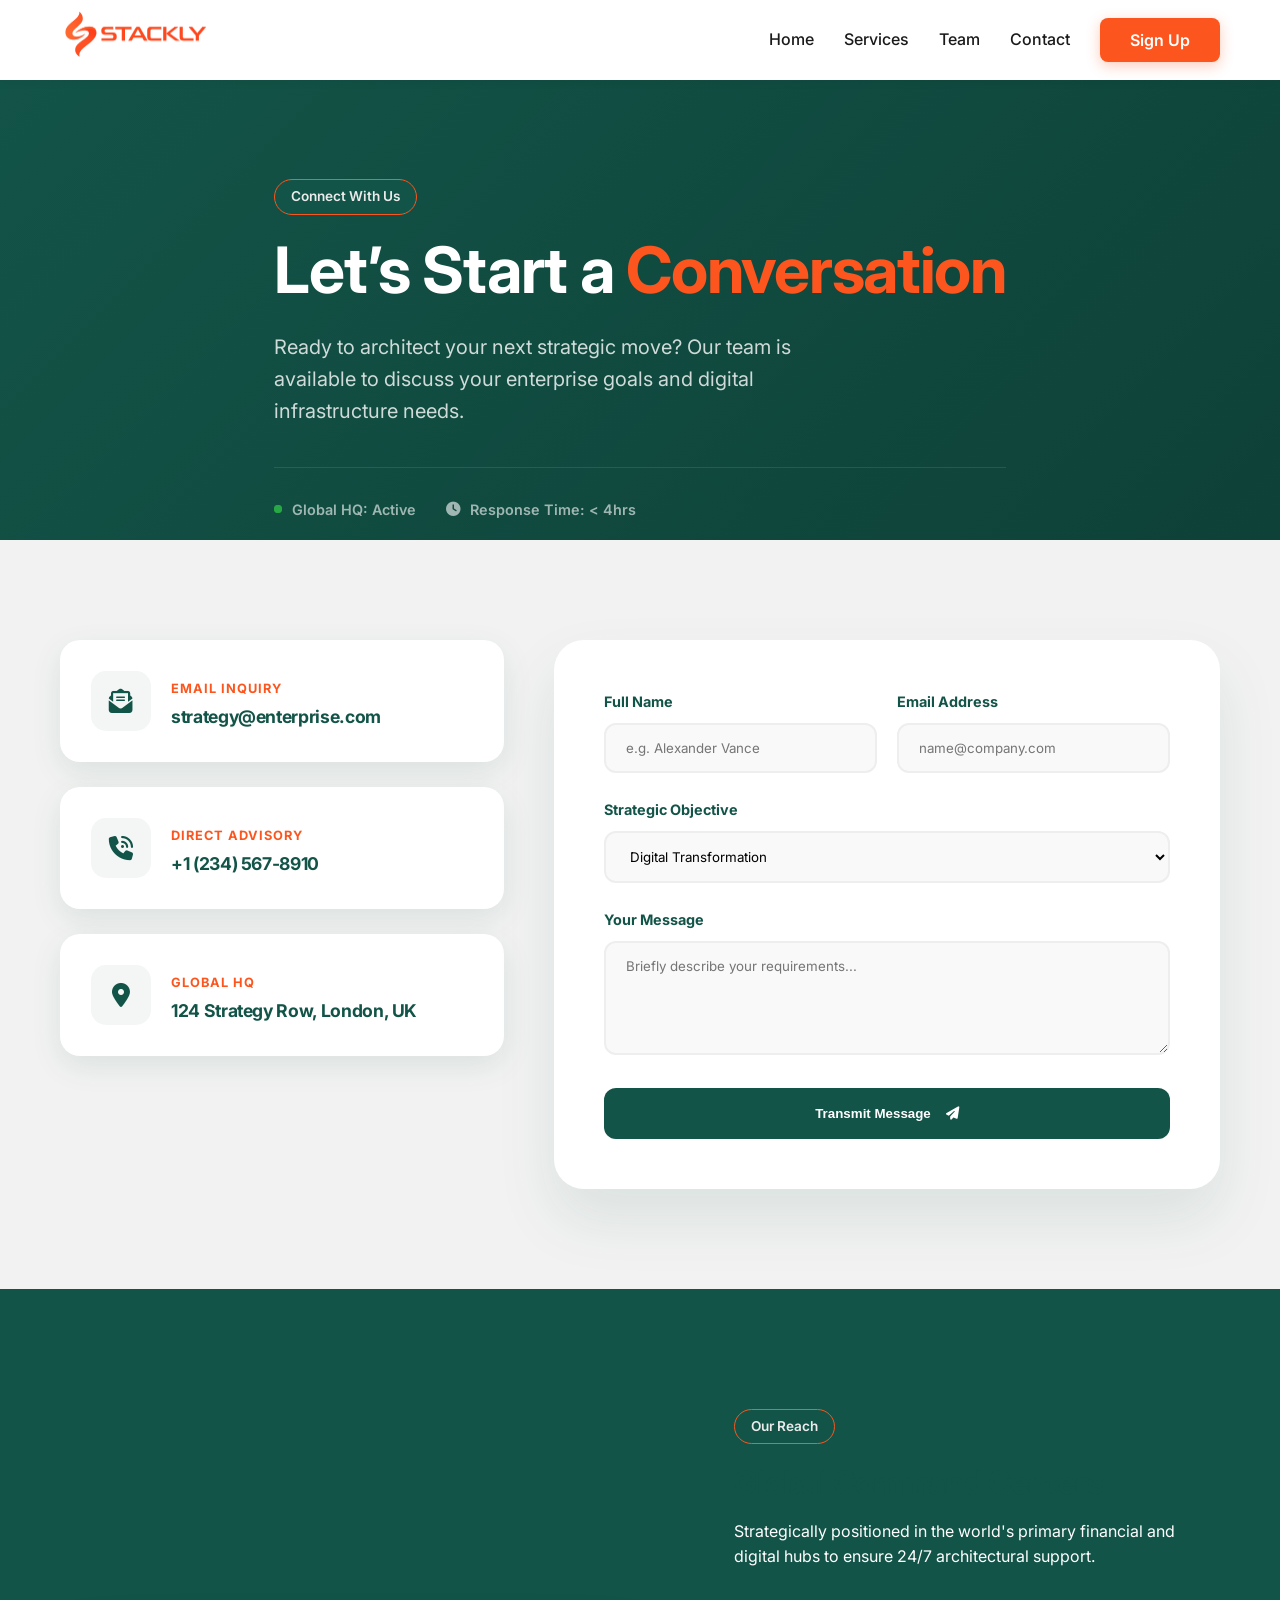
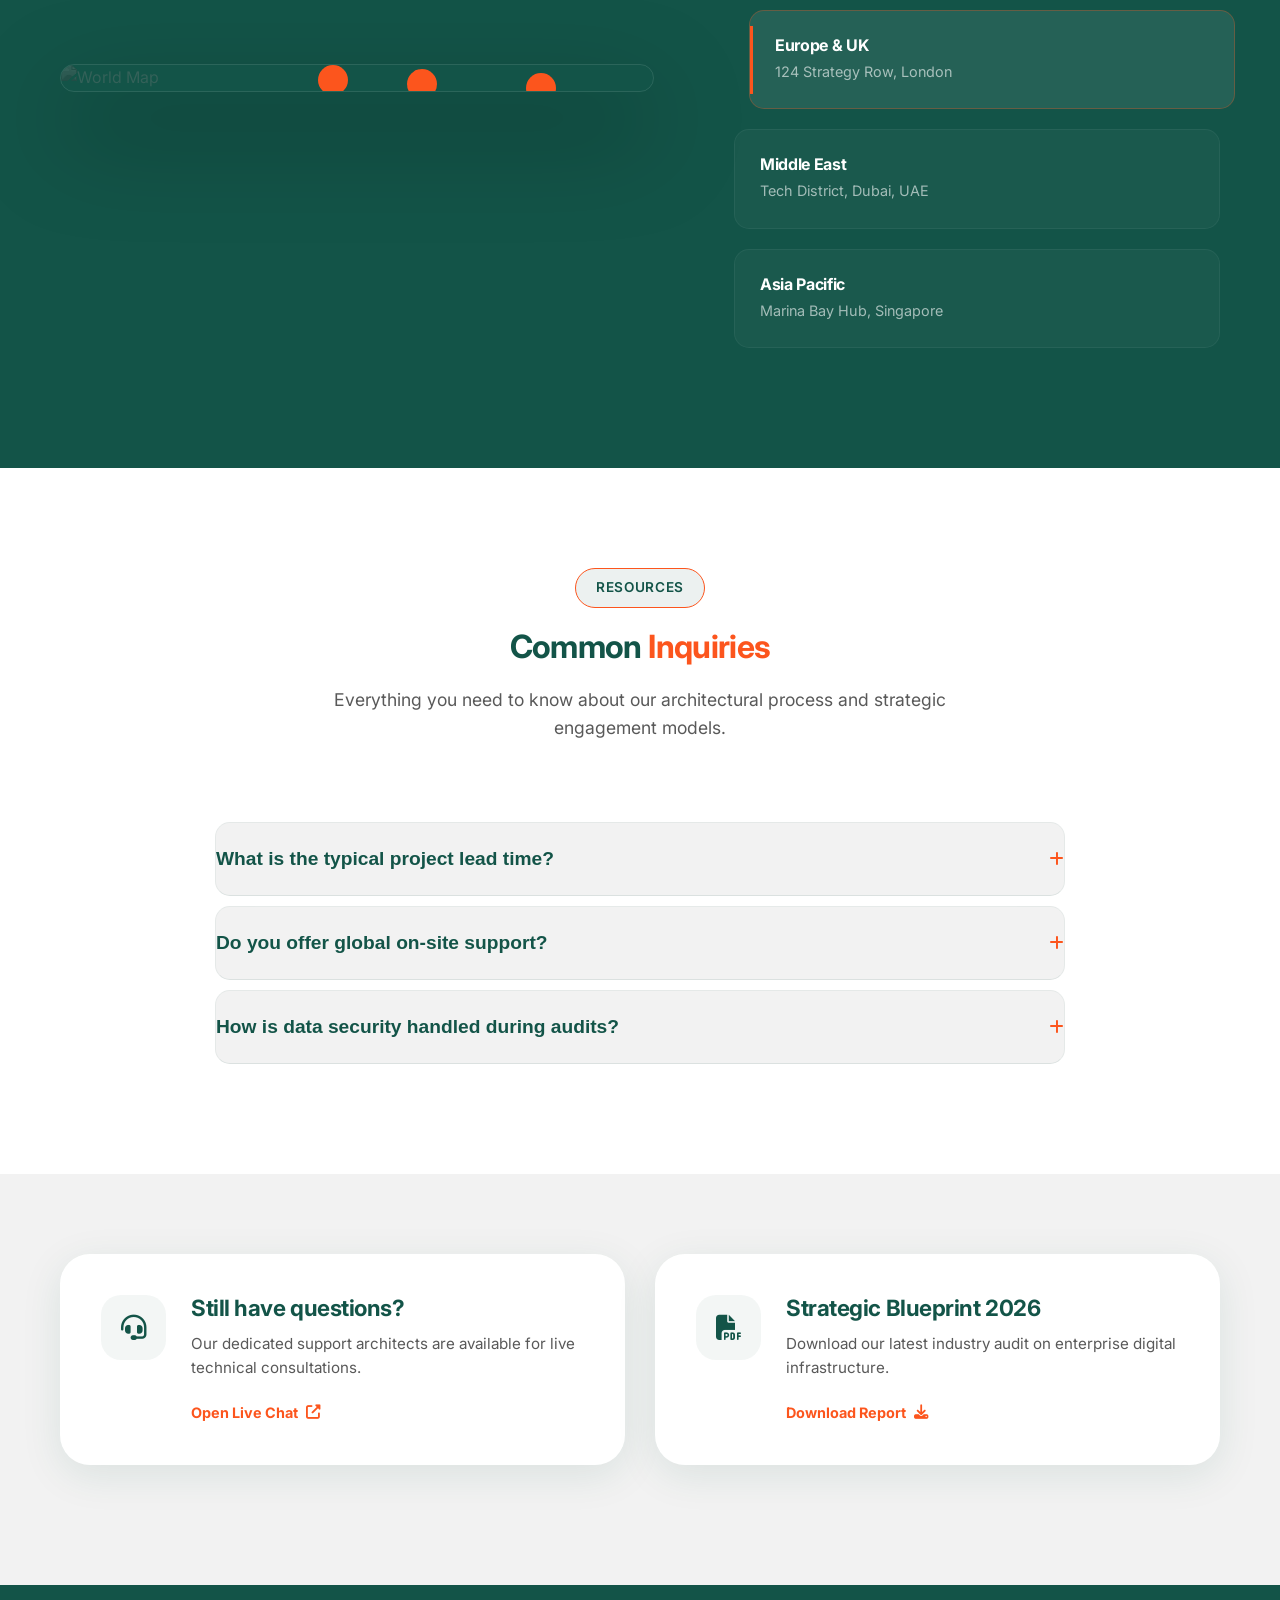
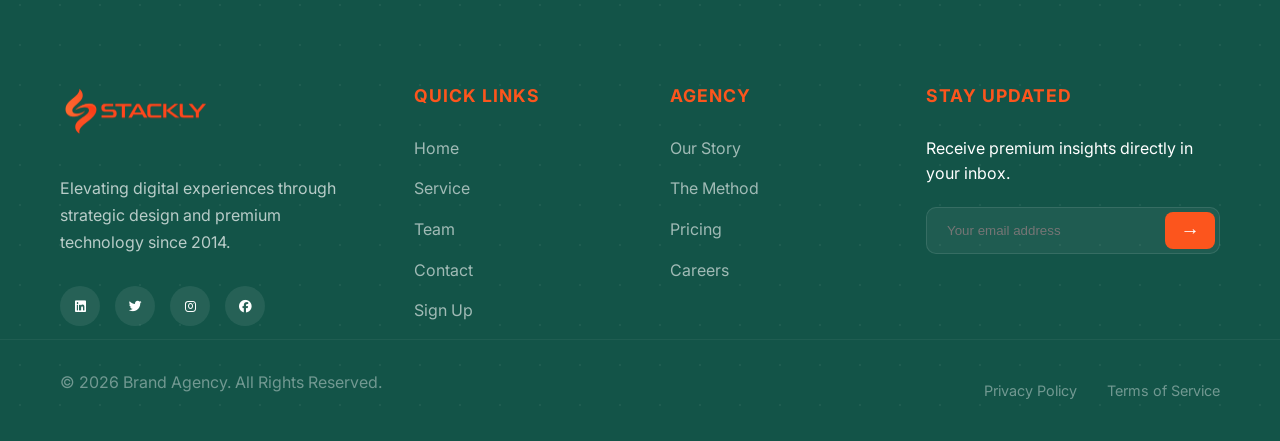
==== contact.html @ 3d63854e "Add files via upload" ====
<!DOCTYPE html>
<html lang="en">
<head>
    <meta charset="UTF-8">
    <meta name="viewport" content="width=device-width, initial-scale=1.0">
    <title>Business</title>
    <link rel="icon" href="./assets/bg remove.webp">

    <link rel="stylesheet" href="style.css">
    <link rel="stylesheet" href="contact.css">
    <link rel="stylesheet" href="./root.css">

    <link href="https://fonts.googleapis.com/icon?family=Material+Icons" rel="stylesheet">
    <link rel="stylesheet" href="https://cdnjs.cloudflare.com/ajax/libs/font-awesome/6.5.1/css/all.min.css">

    <link href="https://unpkg.com/aos@2.3.4/dist/aos.css" rel="stylesheet">
</head>
<body>

    <header class="header">
        <div class="container nav-container">
            <a href="contact.html" class="logo">
                <img src="./assets/orange.webp" alt="logo" width="150px">
            </a>

            <ul class="nav-links">
                <li><a href="index.html">Home</a></li>
                <li><a href="service.html">Services</a></li>
                <li><a href="team.html">Team</a></li>
                <li><a href="contact.html">Contact</a></li>
                <li><a href="auth.html" class="btn btn-primary">Sign Up</a></li>
            </ul>

            <div class="hamburger" id="hamburger">
                <span></span>
                <span></span>
                <span></span>
            </div>
        </div>

        <div class="mobile-nav" id="mobileNav">
            <div class="close-btn" id="closeBtn">&times;</div>
            <ul class="mobile-links">
                <li><a href="index.html">Home</a></li>
                <li><a href="service.html">Services</a></li>
                <li><a href="team.html">Team</a></li>
                <li><a href="contact.html">Contact</a></li>
                <li><a href="auth.html" class="btn btn-primary">Sign Up</a></li>
            </ul>
        </div>
    </header>

<main>


<section class="contact-hero">
    <div class="ch-image-layer"></div>
    
    <div class="ch-overlay-layer"></div>

    <div class="container ch-container">
        <div class="ch-content">
            <span class="badge badge-invert">Connect With Us</span>
            <h1>Let’s Start a <span>Conversation</span></h1>
            <p>Ready to architect your next strategic move? Our team is available to discuss your enterprise goals and digital infrastructure needs.</p>
            
            <div class="ch-status-row">
                <div class="status-item">
                    <div class="status-pulse"></div>
                    <span>Global HQ: Active</span>
                </div>
                <div class="status-item">
                    <i class="fas fa-clock"></i>
                    <span>Response Time: < 4hrs</span>
                </div>
            </div>
        </div>
    </div>
</section>







<section class="contact-interface">
    <div class="container">
        <div class="interface-grid">
            
            <div class="connectivity-info">
                <div class="info-card" data-aos="fade-up">
                    <div class="info-icon"><i class="fas fa-envelope-open-text"></i></div>
                    <div class="info-text">
                        <span>Email Inquiry</span>
                        <h4>strategy@enterprise.com</h4>
                    </div>
                </div>

                <div class="info-card" data-aos="fade-up" data-aos-delay="100">
                    <div class="info-icon"><i class="fas fa-phone-volume"></i></div>
                    <div class="info-text">
                        <span>Direct Advisory</span>
                        <h4>+1 (234) 567-8910</h4>
                    </div>
                </div>

                <div class="info-card" data-aos="fade-up" data-aos-delay="200">
                    <div class="info-icon"><i class="fas fa-map-marker-alt"></i></div>
                    <div class="info-text">
                        <span>Global HQ</span>
                        <h4>124 Strategy Row, London, UK</h4>
                    </div>
                </div>
            </div>

            <div class="form-wrapper" data-aos="fade-left">
                <form class="premium-form">
                    <div class="form-row">
                        <div class="form-group">
                            <label>Full Name</label>
                            <input type="text" placeholder="e.g. Alexander Vance" required>
                        </div>
                        <div class="form-group">
                            <label>Email Address</label>
                            <input type="email" placeholder="name@company.com" required>
                        </div>
                    </div>
                    
                    <div class="form-group">
                        <label>Strategic Objective</label>
                        <select>
                            <option>Digital Transformation</option>
                            <option>Infrastructure Scaling</option>
                            <option>Risk Mitigation</option>
                            <option>General Inquiry</option>
                        </select>
                    </div>

                    <div class="form-group">
                        <label>Your Message</label>
                        <textarea rows="5" placeholder="Briefly describe your requirements..."></textarea>
                    </div>

                    <button type="submit" class="form-submit-btn">
                        <span>Transmit Message</span>
                        <i class="fas fa-paper-plane"></i>
                    </button>
                </form>
            </div>

        </div>
    </div>
</section>







<section class="global-locations">
    <div class="neural-bg"></div>

    <div class="container">
        <div class="locations-wrapper">
            
            <div class="map-visual" data-aos="zoom-in">
                <div class="map-container">
                    <img src="https://images.unsplash.com/photo-1526770141917-06df774c8330?auto=format&fit=crop&q=80" alt="World Map">
                    
                    <div class="map-marker london" data-label="London"></div>
                    <div class="map-marker dubai" data-label="Dubai"></div>
                    <div class="map-marker singapore" data-label="Singapore"></div>
                </div>
            </div>

            <div class="locations-info" data-aos="fade-left">
                <span class="badge badge-invert">Our Reach</span>
                <h2>Global <span>Command Centers</span></h2>
                <p>Strategically positioned in the world's primary financial and digital hubs to ensure 24/7 architectural support.</p>
                
                <div class="location-cards">
                    <div class="loc-card active">
                        <div class="loc-line"></div>
                        <h4>Europe & UK</h4>
                        <p>124 Strategy Row, London</p>
                    </div>
                    <div class="loc-card">
                        <div class="loc-line"></div>
                        <h4>Middle East</h4>
                        <p>Tech District, Dubai, UAE</p>
                    </div>
                    <div class="loc-card">
                        <div class="loc-line"></div>
                        <h4>Asia Pacific</h4>
                        <p>Marina Bay Hub, Singapore</p>
                    </div>
                </div>
            </div>

        </div>
    </div>
</section>







<section class="contact-faq">
    <div class="container">
        <div class="section-header">
            <span class="badge">Resources</span>
            <h2>Common <span>Inquiries</span></h2>
            <p>Everything you need to know about our architectural process and strategic engagement models.</p>
        </div>

        <div class="faq-accordion-group">
            <div class="faq-item">
                <button class="faq-question">
                    <span>What is the typical project lead time?</span>
                    <i class="fas fa-plus"></i>
                </button>
                <div class="faq-answer">
                    <p>Standard architectural audits typically require 2-4 weeks, while full enterprise transformations scale depending on the infrastructure complexity, usually ranging from 3-6 months.</p>
                </div>
            </div>

            <div class="faq-item">
                <button class="faq-question">
                    <span>Do you offer global on-site support?</span>
                    <i class="fas fa-plus"></i>
                </button>
                <div class="faq-answer">
                    <p>Yes. While we are a digital-first agency, our lead architects travel globally for high-stakes infrastructure deployments and strategic leadership workshops.</p>
                </div>
            </div>

            <div class="faq-item">
                <button class="faq-question">
                    <span>How is data security handled during audits?</span>
                    <i class="fas fa-plus"></i>
                </button>
                <div class="faq-answer">
                    <p>We utilize end-to-end encrypted communication protocols and non-disclosure architectures that ensure your enterprise data remains localized and secure throughout our partnership.</p>
                </div>
            </div>
        </div>
    </div>
</section>








<section class="final-bridge">
    <div class="container">
        <div class="bridge-grid">
            
            <div class="bridge-card" data-aos="fade-right">
                <div class="bridge-icon"><i class="fas fa-headset"></i></div>
                <div class="bridge-info">
                    <h3>Still have questions?</h3>
                    <p>Our dedicated support architects are available for live technical consultations.</p>
                    <a href="#" class="bridge-link">Open Live Chat <i class="fas fa-external-link-alt"></i></a>
                </div>
            </div>

            <div class="bridge-card" data-aos="fade-left">
                <div class="bridge-icon"><i class="fas fa-file-pdf"></i></div>
                <div class="bridge-info">
                    <h3>Strategic Blueprint 2026</h3>
                    <p>Download our latest industry audit on enterprise digital infrastructure.</p>
                    <a href="#" class="bridge-link">Download Report <i class="fas fa-download"></i></a>
                </div>
            </div>

        </div>
    </div>
</section>


</main>

   <footer class="footer">
        <div class="footer-grid-bg"></div>

        <div class="container footer-grid">
            <div class="footer-col brand-col">
                <a href="contact.html" class="footer-logo">
                    <img src="./assets/orange.webp" alt="logo" width="150px">
                </a>
                <p>Elevating digital experiences through strategic design and premium technology since 2014.</p>
                <div class="social-links">
                    <a href="./404.html" aria-label="LinkedIn"><i class="fa-brands fa-linkedin"></i></a>
                    <a href="./404.html" aria-label="Twitter"><i class="fa-brands fa-twitter"></i></a>
                    <a href="./404.html" aria-label="Instagram"><i class="fa-brands fa-instagram"></i></a>
                    <a href="./404.html" aria-label="Instagram"><i class="fa-brands fa-facebook"></i></a>
                </div>
            </div>

            <div class="footer-col">
                <h4>Quick Links</h4>
                <ul class="footer-links">
                    <li><a href="index.html">Home</a></li>
                    <li><a href="service.html">Service</a></li>
                    <li><a href="team.html">Team</a></li>
                    <li><a href="contact.html">Contact</a></li>
                    <li><a href="auth.html">Sign Up</a></li>

                </ul>
            </div>

            <div class="footer-col">
                <h4>Agency</h4>
                <ul class="footer-links">
                    <li><a href="./404.html">Our Story</a></li>
                    <li><a href="./404.html">The Method</a></li>
                    <li><a href="./404.html">Pricing</a></li>
                    <li><a href="./404.html">Careers</a></li>
                </ul>
            </div>

            <div class="footer-col newsletter-col">
                <h4>Stay Updated</h4>
                <p>Receive premium insights directly in your inbox.</p>
                <form class="footer-form" action="./404.html" method="GET">
                    <input type="email" placeholder="Your email address" required>
                    <button type="submit" class="btn-send">&rarr;</button>
                </form>
            </div>
        </div>

        <div class="footer-bottom">
            <div class="container">
                <div class="bottom-flex">
                    <p>&copy; 2026 Brand Agency. All Rights Reserved.</p>
                    <div class="legal-links">
                        <a href="./404.html">Privacy Policy</a>
                        <a href="./404.html">Terms of Service</a>
                    </div>
                </div>
            </div>
        </div>
    </footer>






    <script src="script.js"></script>

    <script>

document.querySelectorAll('.faq-question').forEach(button => {
    button.addEventListener('click', () => {
        const item = button.parentElement;
        const answer = button.nextElementSibling;

        // Toggle Active Class
        item.classList.toggle('active');

        // Toggle Height
        if (item.classList.contains('active')) {
            answer.style.maxHeight = answer.scrollHeight + "px";
        } else {
            answer.style.maxHeight = 0;
        }
    });
});

    </script>

    <script src="https://unpkg.com/aos@2.3.4/dist/aos.js"></script>

    <script>
        AOS.init({
            duration: 900,
            easing: 'ease-in-out',
            once: true,
        });

        // data-aos="fade-up"
        // fade-up, fade-down, fade-left, fade-right, zoom-in,	slide-up, flip-left	

    </script>


    
</body>
</html>
---- style.css ----
.header {
     background-color: var(--white);
     height: 80px;
     display: flex;
     align-items: center;
     position: sticky;
     top: 0;
     z-index: 1000;
     box-shadow: 0 2px 10px rgba(0, 0, 0, 0.05);
 }

 .nav-container {
     display: flex;
     justify-content: space-between;
     align-items: center;
     width: 100%;
 }

 .logo {
     font-size: 1.5rem;
     font-weight: 700;
     color: var(--primary-color);
 }

 .logo span {
     color: var(--accent-color);
 }

 .nav-links {
     display: flex;
     align-items: center;
     gap: 30px;
 }

 .nav-links a:not(.btn) {
     color: var(--text-main);
     font-weight: 500;
 }

 .nav-links a:hover:not(.btn) {
     color: var(--accent-color);
 }

 .hamburger {
     display: none;
     flex-direction: column;
     gap: 5px;
     cursor: pointer;
 }

 .hamburger span {
     width: 28px;
     height: 3px;
     background-color: var(--primary-color);
     border-radius: 2px;
     transition: var(--transition);
 }

 .mobile-nav {
     position: fixed;
     top: 0;
     right: -100%;
     width: 80%;
     max-width: 400px;
     height: 100vh;
     background-color: var(--white);
     z-index: 2000;
     display: flex;
     flex-direction: column;
     padding: 100px 40px;
     transition: 0.4s ease-in-out;
     box-shadow: -10px 0 30px rgba(0, 0, 0, 0.1);
 }

 .mobile-nav.active {
     right: 0;
 }

 .close-btn {
     position: absolute;
     top: 25px;
     right: 30px;
     font-size: 40px;
     color: var(--text-main);
     cursor: pointer;
 }

 .mobile-links {
     display: flex;
     flex-direction: column;
     gap: 25px;
 }

 .mobile-links a {
     font-size: 1.2rem;
     font-weight: 600;
     color: var(--text-main);
 }

 .mobile-links .btn {
     color: var(--bg-surface);
 }

 @media (max-width: 768px) {
     .nav-links {
         display: none;
     }

     .hamburger {
         display: flex;
     }
 }








 .hero {
     position: relative;
     padding: 100px 0;
     min-height: 100vh;
     display: flex;
     align-items: center;
     background-color: var(--primary-color);
     overflow: hidden;
 }

 .hero-bg-slider {
     position: absolute;
     top: 0;
     left: 0;
     width: 100%;
     height: 100%;
     z-index: 0;
 }

 .bg-slide {
     position: absolute;
     top: 0;
     left: 0;
     width: 100%;
     height: 100%;
     background-size: cover;
     background-position: center;
     opacity: 0;
     transition: opacity 2s ease-in-out, transform 8s linear;
     transform: scale(1.1);
 }

 .bg-slide.active {
     opacity: 0.5;
     transform: scale(1);
 }

 #waveCanvas {
     position: absolute;
     top: 0;
     left: 0;
     width: 100%;
     height: 100%;
     z-index: 1;
     pointer-events: none;
     opacity: 0.6;
 }

 .wave-overlay {
     position: absolute;
     top: 0;
     left: 0;
     width: 100%;
     height: 100%;
     background: linear-gradient(to bottom,
             rgba(19, 84, 72, 0.5) 0%,
             rgba(242, 242, 242, 0.5) 100%);
     z-index: 2;
     pointer-events: none;
 }

 .hero-grid {
     position: relative;
     z-index: 5;
     display: grid;
     grid-template-columns: 1.2fr 1fr;
     gap: 50px;
     align-items: center;
 }

 .badge {
     display: inline-block;
     padding: 6px 16px;
     background-color: var(--primary-color);
     color: var(--bg-surface);
     border: 1px solid var(--accent-color);
     border-radius: 50px;
     font-size: 0.85rem;
     font-weight: 600;
     margin-bottom: 20px;
 }

 #hero-slider {
     position: relative;
     min-height: 300px;
     margin-bottom: 30px;
 }

 .slide {
     position: absolute;
     top: 0;
     left: 0;
     width: 100%;
     opacity: 0;
     visibility: hidden;
     transition: all 0.6s cubic-bezier(0.22, 1, 0.36, 1);
 }

 .slide.active {
     position: relative;
     opacity: 1;
     visibility: visible;
 }

 .slide h1,
 .slide p {
     transform: translateY(40px);
     filter: blur(12px);
     opacity: 0;
     transition: all 0.8s cubic-bezier(0.22, 1, 0.36, 1);
 }

 .slide.active h1 {
     font-size: 4rem;
     color: var(--bg-surface);
     transform: translateY(0);
     filter: blur(0);
     opacity: 1;
     transition-delay: 0.1s;
 }

 .slide.active h1 span {
     color: var(--accent-color);
 }

 .slide.active p {
     font-size: 1.2rem;
     color: var(--bg-surface);
     max-width: 550px;
     transform: translateY(0);
     filter: blur(0);
     opacity: 1;
     transition-delay: 0.3s;
 }

 .slide.exit h1,
 .slide.exit p {
     transform: translateY(-30px);
     filter: blur(12px);
     opacity: 0;
 }

 .hero-btns {
     display: flex;
     gap: 20px;
 }

 .visual-box {
     position: relative;
     width: 450px;
     height: 450px;
 }

 .main-circle {
     width: 100%;
     height: 100%;
     background: linear-gradient(135deg, var(--accent-color), var(--primary-light));
     animation: morphShape 8s linear infinite alternate;
 }

 .stat-card {
     position: absolute;
     background: var(--primary-color);
     color: var(--accent-color);
     backdrop-filter: blur(12px);
     padding: 20px;
     border-radius: 15px;
     box-shadow: 0 15px 35px rgba(0, 0, 0, 0.1);
     z-index: 6;
     display: flex;
     align-items: center;
     gap: 15px;
     animation: floatCard 5s ease-in-out infinite;
 }

 .card-1 {
     top: 15%;
     left: -30px;
 }

 .card-2 {
     bottom: 15%;
     right: -10px;
     animation-delay: 1.5s;
 }

 @keyframes morphShape {
     0% {
         border-radius: 30% 70% 70% 30% / 30% 30% 70% 70%;
     }

     100% {
         border-radius: 67% 33% 47% 53% / 37% 20% 80% 63%;
     }
 }

 @keyframes floatCard {

     0%,
     100% {
         transform: translateY(0);
     }

     50% {
         transform: translateY(-25px);
     }
 }

 @media (max-width: 768px) {
     .hero {
         padding: 120px 0 60px;
     }

     .hero-grid {
         grid-template-columns: 1fr;
         text-align: center;
         gap: 40px;
     }

     #hero-slider {
         min-height: 320px;
     }

     .slide.active h1 {
         font-size: 2.8rem;
     }

     .slide.active p {
         margin: 0 auto;
     }

     .hero-btns {
         justify-content: center;
         flex-direction: column;
     }

     .visual-box {
         width: 320px;
         height: 320px;
         margin: 0 auto;
     }

     .bg-slide {
         transform: scale(1.05);
     }
 }






 .partner-marquee {
     width: 100%;
     padding: 50px 0;
     background-color: var(--white);
     border-bottom: 1px solid rgba(19, 84, 72, 0.1);
     overflow: hidden;
     position: relative;
     white-space: nowrap;
     display: flex;
     align-items: center;
     z-index: 10;
 }

 .partner-marquee::before,
 .partner-marquee::after {
     content: "";
     position: absolute;
     top: 0;
     width: 150px;
     height: 100%;
     z-index: 2;
 }

 .partner-marquee::before {
     left: 0;
     background: linear-gradient(to right, var(--white) 0%, transparent 100%);
 }

 .partner-marquee::after {
     right: 0;
     background: linear-gradient(to left, var(--white) 0%, transparent 100%);
 }

 .marquee-content {
     display: flex;
     animation: scrollMarquee 30s linear infinite;
 }

 .company-name {
     font-family: 'Playfair Display', serif;
      font-size: 1.4rem;
     font-weight: 700;
     color: var(--primary-color);
     padding: 0 60px;
     letter-spacing: 2px;
     text-transform: uppercase;
     opacity: 0.6;
     transition: opacity 0.3s ease;
 }

 .company-name:hover {
     opacity: 1;
     color: var(--accent-color);
 }

  @keyframes scrollMarquee {
     0% {
         transform: translateX(0);
     }

     100% {
         transform: translateX(-50%);
     }
 }

  @media (max-width: 768px) {
     .partner-marquee {
         padding: 20px 0;
     }

     .company-name {
         font-size: 1rem;
         padding: 0 30px;
         letter-spacing: 1px;
     }

     .partner-marquee::before,
     .partner-marquee::after {
         width: 60px;
      }
 }







  .about {
     padding: 120px 0;
     background-color: var(--white);
     overflow: hidden;
 }

 .about-grid {
     display: grid;
     grid-template-columns: 1fr 1fr;
     gap: 80px;
     align-items: center;
 }

  .about-image-wrapper {
     position: relative;
     padding: 20px;
 }

 .main-image {
     position: relative;
     z-index: 2;
     border-radius: var(--radius);
     overflow: hidden;
     line-height: 0;
     box-shadow: 0 30px 60px rgba(19, 84, 72, 0.15);
 }

 .main-image img {
     width: 100%;
     height: auto;
     transition: transform 0.8s ease;
 }

 .image-accent {
     position: absolute;
     top: -20px;
     left: -20px;
     width: 70%;
     height: 70%;
     border: 10px solid var(--primary-color);
     border-radius: var(--radius);
     z-index: 1;
     opacity: 0.2;
 }

 .experience-badge {
     position: absolute;
     bottom: 50px;
     right: -20px;
     background: var(--accent-color);
     color: var(--white);
     padding: 25px;
     border-radius: 15px;
     z-index: 3;
     box-shadow: 0 15px 30px rgba(252, 85, 29, 0.3);
     text-align: center;
 }

 .experience-badge .num {
     display: block;
     font-size: 2rem;
     font-weight: 800;
     line-height: 1;
 }

  .about-content h2 {
     font-size: 3rem;
     margin-bottom: 25px;
 }

 .about-content .lead {
     font-size: 1.2rem;
     color: var(--text-main);
     margin-bottom: 30px;
 }

 .about-features {
     display: grid;
     grid-template-columns: 1fr;
     gap: 15px;
     margin-bottom: 40px;
 }

 .about-feature-item {
     display: flex;
     align-items: center;
     gap: 15px;
 }

 .about-feature-item .dot {
     width: 8px;
     height: 8px;
     background: var(--accent-color);
     border-radius: 50%;
 }

  .reveal-up {
     opacity: 0;
     transform: translateY(40px);
     filter: blur(10px);
     transition: all 1s cubic-bezier(0.22, 1, 0.36, 1);
 }

 .reveal-up.active {
     opacity: 1;
     transform: translateY(0);
     filter: blur(0);
 }

  @media (max-width: 768px) {
     .about {
         padding: 80px 0;
     }

     .about-grid {
         grid-template-columns: 1fr;
         gap: 60px;
         text-align: center;
     }

     .about-content h2 {
         font-size: 2.2rem;
     }

     .about-image-wrapper {
         max-width: 450px;
         margin: 0 auto;
     }

     .experience-badge {
         right: 10px;
         bottom: 20px;
         padding: 15px;
     }

     .about-feature-item {
         justify-content: center;
     }
 }








  .business-gallery {
     padding: 120px 0;
     background-color: var(--primary-color);
      position: relative;
     overflow: hidden;
 }

 .business-gallery .container .section-header span{
    color: var(--bg-surface);
 }
.business-gallery .container .section-header h2{
    color: var(--accent-color);
}
.business-gallery .container .section-header p{
    color: var(--bg-surface);
}
 
.white-text h2 {
     color: var(--white);
 }

 .white-text p {
     color: rgba(255, 255, 255, 0.7);
     max-width: 600px;
     margin: 15px auto 0;
     text-align: center;
 }

 .gallery-grid {
     display: grid;
     grid-template-columns: repeat(2, 1fr);
      gap: 30px;
     margin-top: 60px;
 }

 .gallery-item {
     position: relative;
     border-radius: 30px;
     overflow: hidden;
     cursor: pointer;
     aspect-ratio: 16 / 10;
 }

 .gallery-image {
     width: 100%;
     height: 100%;
     position: relative;
 }

 .gallery-image img {
     width: 100%;
     height: 100%;
     object-fit: cover;
     filter: grayscale(100%) brightness(0.6);
      transition: all 0.8s cubic-bezier(0.22, 1, 0.36, 1);
     transform: scale(1.05);
 }

  .gallery-overlay {
     position: absolute;
     top: 0;
     left: 0;
     width: 100%;
     height: 100%;
     background: linear-gradient(to top, rgba(13, 30, 28, 0.9) 0%, transparent 100%);
     display: flex;
     align-items: flex-end;
     padding: 40px;
     opacity: 0;
      transition: all 0.5s ease;
 }

 .overlay-content {
     transform: translateY(40px);
     transition: all 0.6s cubic-bezier(0.22, 1, 0.36, 1);
 }

 .overlay-content span {
     color: var(--accent-color);
     font-weight: 700;
     font-size: 0.85rem;
     text-transform: uppercase;
     letter-spacing: 2px;
     display: block;
     margin-bottom: 10px;
 }

 .overlay-content h3 {
     color: var(--white);
     font-size: 1.8rem;
     margin-bottom: 15px;
 }

 .overlay-content p {
     color: rgba(255, 255, 255, 0.8);
     font-size: 0.95rem;
     line-height: 1.6;
     max-width: 350px;
 }

  .gallery-item:hover .gallery-image img {
     filter: grayscale(0%) brightness(1);
      transform: scale(1);
  }

 .gallery-item:hover .gallery-overlay {
     opacity: 1;
 }

 .gallery-item:hover .overlay-content {
     transform: translateY(0);
 }

  @media (max-width: 768px) {
     .business-gallery {
         padding: 80px 0;
     }

     .gallery-grid {
         grid-template-columns: 1fr;
          gap: 20px;
     }

     .gallery-item {
         aspect-ratio: 1 / 1;
      }

      .gallery-overlay {
         opacity: 1;
         background: linear-gradient(to top, rgba(13, 30, 28, 0.95) 15%, transparent 100%);
     }

     .overlay-content {
         transform: translateY(0);
     }

     .overlay-content h3 {
         font-size: 1.5rem;
     }
 }








  .process {
     padding: 120px 0;
     background-color: var(--secondary-color);
     overflow: hidden;
 }

 .process-wrapper {
     position: relative;
     max-width: 800px;
     margin: 0 auto;
     padding: 40px 0;
 }

  .process-line {
     position: absolute;
     left: 30px;
      top: 0;
     width: 4px;
     height: 100%;
     background: rgba(19, 84, 72, 0.1);
     border-radius: 10px;
 }

 .line-progress {
     position: absolute;
     top: 0;
     left: 0;
     width: 100%;
     height: 0%;
      background: linear-gradient(to bottom, var(--primary-color), var(--accent-color));
     border-radius: 10px;
     transition: height 0.1s linear;
 }

  .process-item {
     display: flex;
     gap: 50px;
     margin-bottom: 80px;
     position: relative;
     opacity: 0.3;
      transform: translateX(-20px);
     transition: all 0.6s cubic-bezier(0.22, 1, 0.36, 1);
 }

 .process-item.active {
     opacity: 1;
     transform: translateX(0);
 }

 .process-number {
     min-width: 64px;
     height: 64px;
     background: var(--white);
     border: 2px solid var(--primary-color);
     color: var(--primary-color);
     display: flex;
     align-items: center;
     justify-content: center;
     font-weight: 700;
     font-size: 1.5rem;
     border-radius: 50%;
     z-index: 2;
     transition: var(--transition);
 }

 .process-item.active .process-number {
     background: var(--primary-color);
     color: var(--white);
     box-shadow: 0 0 20px rgba(19, 84, 72, 0.3);
     border-color: var(--accent-color);
 }

 .process-info h3 {
     margin-bottom: 10px;
     font-size: 1.8rem;
 }

  @media (max-width: 768px) {
     .process-item {
         gap: 20px;
     }

     .process-line {
         left: 20px;
     }

     .process-number {
         min-width: 45px;
         height: 45px;
         font-size: 1.1rem;
     }

     .process-info h3 {
         font-size: 1.4rem;
     }
 }









  .why-us-featured {
     position: relative;
     padding: 140px 0;
     overflow: hidden;
     background-color: var(--primary-color);
      color: var(--white);
 }

  .why-us-image-bg {
     position: absolute;
     top: 0;
     left: 0;
     width: 100%;
     height: 100%;
     background-image: url('./assets/img\ 10.webp');
      background-size: cover;
     background-position: center;
     background-attachment: fixed;
      z-index: 1;
 }

  .why-us-overlay {
     position: absolute;
     top: 0;
     left: 0;
     width: 100%;
     height: 100%;
     background: linear-gradient(to bottom,
             rgba(19, 84, 72, 0.8),
             rgba(13, 61, 52, 0.8));
     z-index: 2;
 }

 .relative-z {
     position: relative;
     z-index: 3;
  }

  .section-header.dark-bg {
     text-align: center;
     max-width: 800px;
     margin: 0 auto 60px;
 }

 .section-header.dark-bg .badge {
     background-color: rgba(252, 85, 29, 0.2);
     color: var(--accent-color);
     border: 1px solid var(--accent-color);
 }

 .section-header.dark-bg h2 {
     color: var(--white);
     font-size: 3.2rem;
 }

 .section-header.dark-bg h2 span {
     color: var(--accent-color);
 }

 .section-header.dark-bg p {
     color: rgba(255, 255, 255, 0.8);
     font-size: 1.2rem;
 }

  .stats-featured-grid {
     display: grid;
     grid-template-columns: repeat(3, 1fr);
     gap: 30px;
 }

 .stat-card-premium {
     background: rgba(255, 255, 255, 0.05);
     backdrop-filter: blur(10px);
     border: 1px solid rgba(255, 255, 255, 0.1);
     padding: 40px;
     border-radius: var(--radius);
     text-align: center;
     transition: var(--transition);
 }

 .stat-card-premium:hover {
     background: rgba(255, 255, 255, 0.1);
     transform: translateY(-10px);
     border-color: var(--accent-color);
 }

 .stat-card-premium h3 {
     font-size: 3.5rem;
     color: var(--white);
     margin-bottom: 10px;
 }

 .stat-card-premium h3::after {
     content: '+';
     color: var(--accent-color);
 }

 .stat-card-premium p {
     color: var(--accent-color);
     font-weight: 600;
     text-transform: uppercase;
     letter-spacing: 1px;
     font-size: 0.9rem;
 }

  @media (max-width: 768px) {
     .why-us-featured {
         padding: 80px 0;
     }

     .why-us-image-bg {
         background-attachment: scroll;
      }

     .section-header.dark-bg h2 {
         font-size: 2.4rem;
     }

     .stats-featured-grid {
         grid-template-columns: 1fr;
         gap: 20px;
     }

     .stat-card-premium {
         padding: 30px;
     }
 }









  .pricing {
     padding: 120px 0;
     background-color: var(--secondary-color);
 }

  .pricing-switch {
     display: flex;
     align-items: center;
     justify-content: center;
     gap: 20px;
     margin-top: 30px;
 }

 .toggle-btn {
     width: 60px;
     height: 30px;
     background: var(--primary-color);
     border-radius: 30px;
     position: relative;
     cursor: pointer;
     transition: var(--transition);
 }

 .inner-circle {
     position: absolute;
     top: 3px;
     left: 3px;
     width: 24px;
     height: 24px;
     background: var(--white);
     border-radius: 50%;
     transition: transform 0.4s cubic-bezier(0.22, 1, 0.36, 1);
 }

 .toggle-btn.yearly-active .inner-circle {
     transform: translateX(30px);
     background: var(--accent-color);
 }

  .pricing-grid {
     display: grid;
     grid-template-columns: repeat(3, 1fr);
     align-items: center;
     gap: 0;
      margin-top: 60px;
 }

 .pricing-card {
     background: var(--white);
     padding: 50px 40px;
     border-radius: 20px;
     text-align: center;
     transition: var(--transition);
     border: 1px solid rgba(19, 84, 72, 0.05);
     z-index: 1;
 }

  .pricing-card.featured {
     padding: 70px 40px;
     z-index: 2;
     transform: scale(1.08);
     box-shadow: 0 40px 80px rgba(19, 84, 72, 0.15);
     border: 2px solid var(--primary-color);
     position: relative;
 }

 .popular-tag {
     position: absolute;
     top: 20px;
     left: 50%;
     transform: translateX(-50%);
     background: var(--accent-color);
     color: var(--white);
     padding: 5px 15px;
     border-radius: 50px;
     font-size: 0.75rem;
     font-weight: 700;
     text-transform: uppercase;
 }

 .price {
     margin: 30px 0;
     display: flex;
     justify-content: center;
     align-items: baseline;
 }

 .price h3 {
     font-size: 4rem;
     margin: 0 5px;
     color: var(--primary-color);
 }

 .plan-features {
     text-align: left;
     margin-bottom: 40px;
 }

 .plan-features li {
     display: flex;
     align-items: center;
     gap: 10px;
     margin-bottom: 15px;
     color: var(--text-muted);
 }

 .plan-features .dot {
     width: 6px;
     height: 6px;
     background: var(--accent-color);
     border-radius: 50%;
 }

  @media (max-width: 992px) {
     .pricing-grid {
         grid-template-columns: 1fr;
         gap: 40px;
     }

     .pricing-card.featured {
         transform: scale(1);
      }
 }

 @media (max-width: 768px) {
     .price h3 {
         font-size: 3rem;
     }

     .pricing-card {
         padding: 40px 20px;
     }
 }






 /* --- Industry Insights Section --- */
 .industry-insights {
     padding: 120px 0;
     background-color: var(--white);
 }

 .insights-grid {
     display: grid;
     grid-template-columns: 1.2fr 0.8fr;
     gap: 30px;
     margin-top: 50px;
 }

 /* Base Card Styling */
 .insight-card {
     position: relative;
     border-radius: 30px;
     overflow: hidden;
     background-color: var(--primary-color);
     box-shadow: 0 15px 40px var(--shadow);
 }

 .insight-img {
     width: 100%;
     height: 100%;
     background-size: cover;
     background-position: center;
     transition: transform 1s cubic-bezier(0.2, 1, 0.3, 1);
 }

 /* Main Card (Large) */
 .card-main {
     height: 550px;
 }

 .card-main .insight-overlay {
     position: absolute;
     inset: 0;
     background: linear-gradient(to top, var(--primary-color) 0%, transparent 100%);
     padding: 50px;
     display: flex;
     flex-direction: column;
     justify-content: flex-end;
     color: var(--white);
 }

 /* Sidebar Styling */
 .insight-sidebar {
     display: flex;
     flex-direction: column;
     gap: 30px;
 }

 .card-sub {
     height: 260px;
     background: var(--primary-color);
     padding: 40px;
     display: flex;
     align-items: flex-end;
 }

 /* Category Badge */
 .category {
     font-size: 0.75rem;
     font-weight: 700;
     text-transform: uppercase;
     color: var(--accent-color);
     letter-spacing: 2px;
     margin-bottom: 15px;
     display: block;
 }

 /* Animations & Interactions */
 .insight-card:hover .insight-img {
     transform: scale(1.1);
 }

 .read-more {
     color: var(--white);
     text-decoration: none;
     font-weight: 700;
     margin-top: 20px;
     display: flex;
     align-items: center;
     gap: 10px;
     transition: var(--transition);
 }

 .read-more:hover {
     gap: 15px;
     color: var(--accent-color);
 }

 /* --- Responsive 768px --- */
 @media (max-width: 992px) {
     .insights-grid {
         grid-template-columns: 1fr;
     }
 }

 @media (max-width: 768px) {
     .industry-insights {
         padding: 80px 0;
     }

     .card-main {
         height: 450px;
     }

     .card-main .insight-overlay {
         padding: 30px 20px;
     }

     .card-main h3 {
         font-size: 1.8rem;
     }

     .insight-sidebar {
         gap: 20px;
     }

     .card-sub {
         height: 220px;
         padding: 30px;
     }

     /* For mobile, add a subtle glow to show it's clickable */
     .insight-card {
         border: 1px solid rgba(19, 84, 72, 0.1);
     }
 }






 /* --- V4 Direct Selection Testimonials --- */
 .testimonials-high-fidelity.v4 {
     position: relative;
     padding: 140px 0;
     overflow: hidden;
     color: var(--white);
     background-color: #f5f5f7;
 }

 /* Layer 1: Background Image with Parallax (Stays Same) */
 .test-image-bg {
     position: absolute;
     top: 0;
     left: 0;
     width: 100%;
     height: 100%;
     background-image: url('https://images.unsplash.com/photo-1497366216548-37526070297c?auto=format&fit=crop&q=80');
     background-size: cover;
     background-position: center;
     background-attachment: fixed;
     z-index: 1;
 }

 /* Layer 2: Deep Teal Overlay (Stays Same) */
 .test-brand-overlay {
     position: absolute;
     top: 0;
     left: 0;
     width: 100%;
     height: 100%;
     background: linear-gradient(135deg,
             rgba(19, 84, 72, 0.95),
             rgba(13, 102, 107, 0.9));
     z-index: 2;
 }

 .relative-z {
     position: relative;
     z-index: 3;
 }

 /* The single frosted glass container for all content */
 .test-v4-card-glass {
     max-width: 900px;
     margin: 80px auto 0;
     background: rgba(255, 255, 255, 0.05);
     backdrop-filter: blur(12px);
     border-radius: 30px;
     padding: 60px;
     border: 1px solid rgba(255, 255, 255, 0.1);
     box-shadow: 0 40px 80px rgba(0, 0, 0, 0.15);
 }

 /* --- 1. Avatar Selector Styling --- */
 .avatar-stack-v4 {
     display: flex;
     align-items: center;
     justify-content: center;
     /* Centered for V4 design */
     margin-bottom: 50px;
     border-bottom: 1px solid rgba(255, 255, 255, 0.08);
     padding-bottom: 20px;
 }

 .avatar-item-v4 {
     cursor: pointer;
     position: relative;
     margin-left: -20px;
     /* Overlap */
     transition: var(--transition);
 }

 .avatar-item-v4:first-child {
     margin-left: 0;
 }

 .avatar-item-v4 img {
     width: 70px;
     height: 70px;
     border-radius: 50%;
     object-fit: cover;
     border: 3px solid rgba(255, 255, 255, 0.9);
     box-shadow: 0 5px 15px rgba(0, 0, 0, 0.1);
     filter: blur(1px) grayscale(50%);
     /* Duller state */
     transition: all 0.4s cubic-bezier(0.22, 1, 0.36, 1);
 }

 /* --- Active & Hover States --- */
 .avatar-item-v4.active img,
 .avatar-item-v4:hover img {
     transform: translateY(-8px);
     filter: blur(0) grayscale(0);
     /* SHARP state */
     border-color: var(--accent-color);
     /* The orange highlight */
     z-index: 10;
 }

 /* Stack Z-Index logic (Reversing slightly for better focus) */
 .avatar-item-v4:nth-child(1) {
     z-index: 4;
 }

 .avatar-item-v4:nth-child(2) {
     z-index: 3;
 }

 .avatar-item-v4:nth-child(3) {
     z-index: 2;
 }

 .avatar-item-v4:nth-child(4) {
     z-index: 1;
 }

 .add-btn-v4 {
     width: 70px;
     height: 70px;
     background-color: #0d1e1c;
     border-radius: 50%;
     color: var(--white);
     font-size: 2rem;
     display: flex;
     align-items: center;
     justify-content: center;
     font-weight: 300;
     margin-left: -20px;
     border: 3px solid rgba(255, 255, 255, 0.9);
     position: relative;
     z-index: 1;
 }

 /* --- 2. Text Engine (Absolute Stacking Logic) --- */
 .test-text-engine {
     position: relative;
     min-height: 250px;
     /* Crucial to prevent collapse */
     width: 100%;
 }

 .text-block {
     position: absolute;
     top: 0;
     left: 0;
     width: 100%;
     opacity: 0;
     visibility: hidden;
     transform: translateY(20px);
     filter: blur(5px);
     /* Transition for Fade & Blur In */
     transition: all 0.6s cubic-bezier(0.22, 1, 0.36, 1);
     text-align: center;
 }

 .text-block.active {
     opacity: 1;
     visibility: visible;
     transform: translateY(0);
     filter: blur(0);
 }

 /* Typography V4 */
 .stars {
     color: var(--accent-color);
     font-size: 1rem;
     margin-bottom: 25px;
     letter-spacing: 2px;
 }

 .main-quote-v4 {
     font-size: 1.25rem;
     color: var(--white);
     margin-bottom: 35px;
     line-height: 1.7;
     font-style: italic;
     font-weight: 300;
 }

 .user-meta-v4 h4 {
     color: var(--white);
     font-size: 1.1rem;
     margin-bottom: 2px;
 }

 .user-meta-v4 p {
     color: rgba(255, 255, 255, 0.6) !important;
     font-size: 0.9rem;
     margin-bottom: 0;
 }

 /* --- Responsive 768px --- */
 @media (max-width: 768px) {
     .testimonials-high-fidelity.v4 {
         padding: 80px 0;
     }

     .test-v4-card-glass {
         padding: 40px 20px;
         margin-top: 50px;
     }

     .test-text-engine {
         min-height: 350px;
     }

     /* More space for stacked text on phones */

     .avatar-stack-v4 {
         margin-bottom: 30px;
         gap: -10px;
     }

     .avatar-item-v4 img,
     .add-btn-v4 {
         width: 50px;
         height: 50px;
     }

     .avatar-item-v4.active img {
         transform: translateY(-5px);
     }

     .main-quote-v4 {
         font-size: 1rem;
     }
 }






 /* --- FAQ Section --- */
 .faq {
     padding: 120px 0;
     background-color: var(--white);
 }

 .faq-wrapper {
     max-width: 800px;
     margin: 0 auto;
 }

 .faq-item {
     background: var(--secondary-color);
     margin-bottom: 20px;
     border-radius: 15px;
     overflow: hidden;
     border: 1px solid rgba(19, 84, 72, 0.05);
     transition: all 0.4s cubic-bezier(0.22, 1, 0.36, 1);
 }

 .faq-question {
     padding: 30px;
     display: flex;
     justify-content: space-between;
     align-items: center;
     cursor: pointer;
     user-select: none;
 }

 .faq-question h3 {
     font-size: 1.25rem;
     margin-bottom: 0;
     color: var(--primary-color);
     transition: var(--transition);
 }

 /* --- The Animated Icon --- */
 .faq-icon {
     position: relative;
     width: 20px;
     height: 20px;
 }

 .faq-icon .line {
     position: absolute;
     background: var(--primary-color);
     border-radius: 2px;
     transition: all 0.4s ease;
 }

 .faq-icon .line:nth-child(1) {
     width: 100%;
     height: 2px;
     top: 50%;
     transform: translateY(-50%);
 }

 .faq-icon .line:nth-child(2) {
     width: 2px;
     height: 100%;
     left: 50%;
     transform: translateX(-50%);
 }

 /* --- Answer Reveal Logic --- */
 .faq-answer {
     max-height: 0;
     overflow: hidden;
     padding: 0 30px;
     transition: all 0.5s cubic-bezier(0.22, 1, 0.36, 1);
     opacity: 0;
 }

 .faq-answer p {
     padding-bottom: 30px;
     color: var(--text-muted);
     line-height: 1.7;
 }

 /* --- Active States (Triggered by JS) --- */
 .faq-item.active {
     background: var(--white);
     box-shadow: 0 20px 40px rgba(19, 84, 72, 0.08);
     border-color: var(--primary-color);
 }

 .faq-item.active .faq-answer {
     max-height: 300px;
     /* Adjust based on content */
     opacity: 1;
     padding-top: 10px;
 }

 .faq-item.active .faq-icon .line:nth-child(2) {
     transform: translateX(-50%) rotate(90deg);
     opacity: 0;
     /* Vertical line disappears to make a minus sign */
 }

 .faq-item.active .faq-question h3 {
     color: var(--accent-color);
 }

 /* --- 768px Media Query --- */
 @media (max-width: 768px) {
     .faq {
         padding: 80px 0;
     }

     .faq-question {
         padding: 20px;
     }

     .faq-question h3 {
         font-size: 1.1rem;
         padding-right: 15px;
     }
 }









 /* --- Final CTA Section --- */
 .final-cta {
     padding: 100px 0;
     background-color: var(--white);
     position: relative;
     overflow: hidden;
 }

 .cta-glass-card {
     position: relative;
     background: var(--primary-color);
     padding: 80px 60px;
     border-radius: 40px;
     overflow: hidden;
     text-align: center;
     color: var(--white);
     box-shadow: 0 40px 80px rgba(19, 84, 72, 0.2);
 }

 /* Glassy Decorative Shapes */
 .cta-shape {
     position: absolute;
     border-radius: 50%;
     filter: blur(60px);
     z-index: 1;
 }

 .shape-1 {
     width: 300px;
     height: 300px;
     background: var(--accent-color);
     top: -150px;
     right: -100px;
     opacity: 0.2;
 }

 .shape-2 {
     width: 200px;
     height: 200px;
     background: #ffffff;
     bottom: -100px;
     left: -50px;
     opacity: 0.1;
 }

 .cta-content {
     position: relative;
     z-index: 2;
     max-width: 700px;
     margin: 0 auto;
 }

 .cta-content h2 {
     color: var(--white);
     font-size: 3.5rem;
     margin-bottom: 25px;
     line-height: 1.1;
 }

 .cta-content h2 span {
     color: var(--accent-color);
 }

 .cta-content p {
     font-size: 1.2rem;
     color: rgba(255, 255, 255, 0.8);
     margin-bottom: 40px;
 }

 .cta-actions {
     display: flex;
     align-items: center;
     justify-content: center;
     gap: 30px;
 }

 .cta-link {
     color: var(--white);
     text-decoration: none;
     font-weight: 600;
     border-bottom: 1px solid var(--accent-color);
     transition: var(--transition);
 }

 .cta-link:hover {
     color: var(--accent-color);
 }

 /* --- Responsive 768px --- */
 @media (max-width: 768px) {
     .final-cta {
         padding: 60px 20px;
     }

     .cta-glass-card {
         padding: 50px 30px;
         border-radius: 25px;
     }

     .cta-content h2 {
         font-size: 2.2rem;
     }

     .cta-actions {
         flex-direction: column;
         gap: 20px;
     }
 }








 /* --- Footer Section --- */
 .footer {
     position: relative;
     background-color: var(--primary-color);
     padding: 100px 0 0 0;
     color: var(--white);
     overflow: hidden;
 }

 .footer-grid-bg {
     position: absolute;
     top: 0;
     left: 0;
     width: 100%;
     height: 100%;
     background-image: radial-gradient(rgba(255, 255, 255, 0.05) 1px, transparent 1px);
     background-size: 40px 40px;
     pointer-events: none;
 }

 .footer-grid {
     display: grid;
     grid-template-columns: 1.5fr 1fr 1fr 1.5fr;
     gap: 60px;
     padding-bottom: 80px;
     position: relative;
     z-index: 2;
 }

 /* --- Brand Styles --- */
 .footer-logo {
     font-size: 1.8rem;
     font-weight: 800;
     color: var(--white);
     text-decoration: none;
     display: inline-block;
     margin-bottom: 25px;
 }

 .footer-logo span {
     color: var(--accent-color);
 }

 .brand-col p {
     color: rgba(255, 255, 255, 0.7);
     line-height: 1.7;
     margin-bottom: 30px;
 }

 .social-links {
     display: flex;
     gap: 15px;
 }

 .social-links a {
     width: 40px;
     height: 40px;
     background: rgba(255, 255, 255, 0.08);
     display: flex;
     align-items: center;
     justify-content: center;
     border-radius: 50%;
     color: var(--white);
     text-decoration: none;
     font-size: 0.8rem;
     font-weight: 700;
     transition: var(--transition);
 }

 .social-links a:hover {
     background: var(--accent-color);
     transform: translateY(-5px);
 }

 /* --- Links & Form --- */
 .footer-col h4 {
     color: var(--accent-color);
     font-size: 1.1rem;
     margin-bottom: 30px;
     font-weight: 700;
     text-transform: uppercase;
     letter-spacing: 1px;
 }

 .footer-links {
     list-style: none;
     padding: 0;
 }

 .footer-links li {
     margin-bottom: 15px;
 }

 .footer-links a {
     color: rgba(255, 255, 255, 0.6);
     text-decoration: none;
     transition: var(--transition);
 }

 .footer-links a:hover {
     color: var(--accent-color);
     padding-left: 5px;
 }

 .footer-form {
     display: flex;
     position: relative;
     margin-top: 20px;
 }

 .footer-form input {
     width: 100%;
     padding: 15px 20px;
     background: rgba(255, 255, 255, 0.05);
     border: 1px solid rgba(255, 255, 255, 0.1);
     border-radius: 10px;
     color: var(--white);
     outline: none;
 }

 .btn-send {
     position: absolute;
     right: 5px;
     top: 5px;
     bottom: 5px;
     width: 50px;
     background: var(--accent-color);
     border: none;
     border-radius: 8px;
     color: var(--white);
     cursor: pointer;
     font-size: 1.2rem;
     transition: var(--transition);
 }

 .btn-send:hover {
     transform: scale(0.95);
 }

 /* --- Footer Bottom --- */
 .footer-bottom {
     padding: 30px 0;
     border-top: 1px solid rgba(255, 255, 255, 0.05);
 }

 .bottom-flex {
     display: flex;
     justify-content: space-between;
     align-items: center;
     color: rgba(255, 255, 255, 0.4);
     font-size: 0.9rem;
 }

 .legal-links {
     display: flex;
     gap: 30px;
 }

 .legal-links a {
     color: inherit;
     text-decoration: none;
 }

 /* --- Responsive 768px --- */
 @media (max-width: 992px) {
     .footer-grid {
         grid-template-columns: 1fr 1fr;
         gap: 40px;
     }
 }

 @media (max-width: 768px) {
     .footer {
         padding: 80px 0 0 0;
     }

     .footer-grid {
         grid-template-columns: 1fr;
         text-align: center;
     }

     .social-links,
     .footer-form,
     .bottom-flex,
     .legal-links {
         justify-content: center;
     }

     .bottom-flex {
         flex-direction: column;
         gap: 20px;
     }

     .footer-links a:hover {
         padding-left: 0;
     }
 }
---- contact.css ----
/* --- Contact Hero Section --- */
.contact-hero {
    position: relative;
    height: 60vh;
    min-height: 500px;
    width: 100%;
    display: flex;
    align-items: center;
    background-color: var(--primary-color);
    overflow: hidden;
}

/* Layer 1: Background Image */
.ch-image-layer {
    position: absolute;
    top: 0; left: 0; width: 100%; height: 100%;
    background-image: url('https://images.unsplash.com/photo-1423666639041-f56000c27a9a?auto=format&fit=crop&q=80');
    background-size: cover;
    background-position: center;
    z-index: 1;
    opacity: 0.6;
}

/* Layer 2: Deep Teal/Green Overlay */
.ch-overlay-layer {
    position: absolute;
    top: 0; left: 0; width: 100%; height: 100%;
    background: linear-gradient(
        135deg, 
        rgba(19, 84, 72, 0.95) 0%, 
        rgba(13, 61, 52, 0.85) 100%
    );
    z-index: 2;
}

/* Content Layout */
.ch-container {
    position: relative;
    z-index: 10;
}

.ch-content {
    max-width: 800px;
    color: var(--white);
    /* Entrance Animation */
    animation: contactHeroFade 1s cubic-bezier(0.2, 1, 0.3, 1) forwards;
}

.ch-content h1 {
    font-size: clamp(2.5rem, 6vw, 4rem);
    color: var(--white);
    line-height: 1.1;
    margin-bottom: 25px;
}

.ch-content h1 span {
    color: var(--accent-color); /* Your #FC551D Orange */
}

.ch-content p {
    font-size: 1.25rem;
    color: rgba(255, 255, 255, 0.8);
    max-width: 600px;
    margin-bottom: 40px;
}

/* --- Status Row Logic --- */
.ch-status-row {
    display: flex;
    gap: 30px;
    padding-top: 30px;
    border-top: 1px solid rgba(255, 255, 255, 0.1);
}

.status-item {
    display: flex;
    align-items: center;
    gap: 10px;
    font-size: 0.9rem;
    font-weight: 600;
    color: rgba(255, 255, 255, 0.6);
}

.status-pulse {
    width: 8px;
    height: 8px;
    background-color: #28a745; /* Success Green */
    border-radius: 50%;
    position: relative;
}

.status-pulse::after {
    content: '';
    position: absolute;
    top: 0; left: 0; width: 100%; height: 100%;
    background-color: #28a745;
    border-radius: 50%;
    animation: pulseContact 2s infinite;
}

@keyframes pulseContact {
    0% { transform: scale(1); opacity: 0.8; }
    100% { transform: scale(3); opacity: 0; }
}

@keyframes contactHeroFade {
    from { opacity: 0; transform: translateY(-30px); }
    to { opacity: 1; transform: translateY(0); }
}

/* --- Responsive 768px --- */
@media (max-width: 768px) {
    .contact-hero {
        height: auto;
        padding: 120px 0 80px;
        text-align: center;
    }

    .ch-content {
        margin: 0 auto;
    }

    .ch-content p {
        font-size: 1.1rem;
        margin-left: auto;
        margin-right: auto;
    }

    .ch-status-row {
        flex-direction: column;
        gap: 15px;
        align-items: center;
    }
}









/* --- Contact Interface Section --- */
.contact-interface {
    padding: 100px 0;
    background-color: var(--secondary-color);
    margin-top: -80px; /* Overlaps the hero slightly for a modern look */
    position: relative;
    z-index: 20;
}

.interface-grid {
    display: grid;
    grid-template-columns: 0.8fr 1.2fr;
    gap: 50px;
    align-items: flex-start;
}

/* --- Connectivity Info Styling --- */
.connectivity-info {
    display: flex;
    flex-direction: column;
    gap: 25px;
}

.info-card {
    background: var(--white);
    padding: 30px;
    border-radius: 20px;
    display: flex;
    align-items: center;
    gap: 20px;
    box-shadow: 0 10px 30px var(--shadow);
    transition: var(--transition);
    border: 1px solid transparent;
}

.info-card:hover {
    transform: translateX(10px);
    border-color: var(--accent-color);
}

.info-icon {
    width: 60px;
    height: 60px;
    background: rgba(19, 84, 72, 0.05);
    color: var(--primary-color);
    display: flex;
    align-items: center;
    justify-content: center;
    border-radius: 15px;
    font-size: 1.5rem;
    transition: var(--transition);
}

.info-card:hover .info-icon {
    background: var(--accent-color);
    color: var(--white);
}

.info-text span {
    font-size: 0.8rem;
    text-transform: uppercase;
    font-weight: 700;
    color: var(--accent-color);
    letter-spacing: 1px;
}

.info-text h4 {
    color: var(--primary-color);
    margin: 5px 0 0;
    font-size: 1.1rem;
}

/* --- Premium Form Styling --- */
.form-wrapper {
    background: var(--white);
    padding: 50px;
    border-radius: 30px;
    box-shadow: 0 30px 60px var(--shadow);
}

.form-row {
    display: grid;
    grid-template-columns: 1fr 1fr;
    gap: 20px;
}

.form-group {
    margin-bottom: 25px;
}

.form-group label {
    display: block;
    font-weight: 700;
    color: var(--primary-color);
    margin-bottom: 10px;
    font-size: 0.9rem;
}

.form-group input, 
.form-group select, 
.form-group textarea {
    width: 100%;
    padding: 15px 20px;
    border: 2px solid #eee;
    border-radius: 12px;
    font-family: inherit;
    transition: var(--transition);
    background: #f9f9f9;
}

.form-group input:focus, 
.form-group textarea:focus {
    border-color: var(--accent-color);
    background: var(--white);
    outline: none;
    box-shadow: 0 10px 20px rgba(252, 85, 29, 0.05);
}

/* Submit Button */
.form-submit-btn {
    width: 100%;
    padding: 18px;
    background: var(--primary-color);
    color: var(--white);
    border: none;
    border-radius: 12px;
    font-weight: 700;
    display: flex;
    align-items: center;
    justify-content: center;
    gap: 15px;
    cursor: pointer;
    transition: var(--transition);
}

.form-submit-btn:hover {
    background: var(--accent-color);
    transform: translateY(-3px);
    box-shadow: 0 15px 30px rgba(252, 85, 29, 0.2);
}

/* --- Responsive 768px --- */
@media (max-width: 992px) {
    .interface-grid { grid-template-columns: 1fr; }
    .contact-interface { margin-top: -50px; }
}

@media (max-width: 768px) {
    .contact-interface { padding: 60px 0; }
    
    .form-wrapper { padding: 30px 20px; }
    
    .form-row { grid-template-columns: 1fr; }
    
    .info-card { padding: 20px; }

    .info-card:hover { transform: translateY(-5px); }
}







/* --- Global Locations Section --- */
.global-locations {
    position: relative;
    padding: 120px 0;
    background-color: var(--primary-color);
    color: var(--white);
    overflow: hidden;
}

.locations-wrapper {
    display: grid;
    grid-template-columns: 1.1fr 0.9fr;
    gap: 80px;
    align-items: center;
}

/* --- Map Visual & Markers --- */
.map-container {
    position: relative;
    border-radius: 40px;
    overflow: hidden;
    box-shadow: 0 40px 100px rgba(0,0,0,0.4);
    border: 1px solid rgba(255, 255, 255, 0.1);
}

.map-container img {
    width: 100%;
    opacity: 0.3;
    filter: grayscale(100%) brightness(0.5);
}

.map-marker {
    position: absolute;
    width: 12px; height: 12px;
    background: var(--accent-color);
    border-radius: 50%;
    cursor: pointer;
}

/* Marker Locations (Adjust % as needed) */
.london { top: 35%; left: 45%; }
.dubai { top: 50%; left: 60%; }
.singapore { top: 65%; left: 80%; }

/* The Pulse Animation */
.map-marker::after {
    content: '';
    position: absolute;
    top: 50%; left: 50%;
    width: 30px; height: 30px;
    background: var(--accent-color);
    border-radius: 50%;
    transform: translate(-50%, -50%);
    animation: markerPulse 2s infinite;
}

@keyframes markerPulse {
    0% { transform: translate(-50%, -50%) scale(1); opacity: 0.6; }
    100% { transform: translate(-50%, -50%) scale(3.5); opacity: 0; }
}

/* --- Location Details Styling --- */
.location-cards {
    margin-top: 40px;
    display: flex;
    flex-direction: column;
    gap: 20px;
}

.loc-card {
    padding: 25px;
    background: rgba(255, 255, 255, 0.03);
    border-radius: 15px;
    border: 1px solid rgba(255, 255, 255, 0.05);
    transition: var(--transition);
    cursor: pointer;
    position: relative;
}

.loc-line {
    position: absolute;
    left: 0; top: 50%;
    width: 3px; height: 0;
    background: var(--accent-color);
    transform: translateY(-50%);
    transition: height 0.4s ease;
}

.loc-card:hover, .loc-card.active {
    background: rgba(255, 255, 255, 0.08);
    transform: translateX(15px);
    border-color: rgba(252, 85, 29, 0.3);
}

.loc-card:hover .loc-line, .loc-card.active .loc-line {
    height: 70%;
}

.loc-card h4 { color: var(--white); margin-bottom: 5px; }
.loc-card p { color: rgba(255, 255, 255, 0.6); font-size: 0.9rem; margin: 0; }

/* --- Responsive 768px --- */
@media (max-width: 992px) {
    .locations-wrapper { grid-template-columns: 1fr; gap: 60px; }
}

@media (max-width: 768px) {
    .global-locations { padding: 80px 0; }
    
    .map-container { margin: 0 10px; }

    .loc-card { text-align: center; }
    
    .loc-card:hover { transform: translateY(-5px); }
    
    .loc-line { display: none; } /* Simplify for mobile */
}






/* --- Contact FAQ Section --- */
.contact-faq {
    padding: 100px 0;
    background-color: var(--white);
}

.faq-accordion-group {
    max-width: 850px;
    margin: 50px auto 0;
}

.faq-item {
    border-bottom: 1px solid rgba(19, 84, 72, 0.1);
    margin-bottom: 10px;
}

.faq-question {
    width: 100%;
    padding: 25px 0;
    background: none;
    border: none;
    display: flex;
    justify-content: space-between;
    align-items: center;
    cursor: pointer;
    text-align: left;
    transition: var(--transition);
}

.faq-question span {
    font-size: 1.2rem;
    font-weight: 700;
    color: var(--primary-color);
    transition: var(--transition);
}

.faq-question i {
    color: var(--accent-color);
    font-size: 1rem;
    transition: transform 0.4s ease;
}

/* --- Hover & Active States --- */
.faq-question:hover span {
    color: var(--accent-color);
}

.faq-item.active .faq-question i {
    transform: rotate(45deg); /* Turns plus into a close X */
}

/* --- Answer Reveal (Hidden by Default) --- */
.faq-answer {
    max-height: 0;
    overflow: hidden;
    transition: max-height 0.4s cubic-bezier(0.4, 0, 0.2, 1);
}

.faq-answer p {
    padding-bottom: 30px;
    color: var(--text-muted);
    line-height: 1.7;
    font-size: 1rem;
}

/* --- Responsive 768px --- */
@media (max-width: 768px) {
    .contact-faq {
        padding: 80px 0;
    }

    .faq-question span {
        font-size: 1.1rem;
        padding-right: 20px;
    }

    .faq-accordion-group {
        padding: 0 15px;
    }
}









/* --- Final Bridge Section --- */
.final-bridge {
    padding: 80px 0 120px;
    background-color: var(--secondary-color); /* Light gray/white background */
}

.bridge-grid {
    display: grid;
    grid-template-columns: 1fr 1fr;
    gap: 30px;
}

/* --- The Bridge Cards --- */
.bridge-card {
    background: var(--white);
    padding: 40px;
    border-radius: 30px;
    display: flex;
    align-items: flex-start;
    gap: 25px;
    box-shadow: 0 10px 40px var(--shadow);
    transition: all 0.5s cubic-bezier(0.4, 0, 0.2, 1);
    border: 1px solid transparent;
}

.bridge-card:hover {
    transform: translateY(-10px);
    border-color: var(--accent-color);
}

.bridge-icon {
    width: 65px;
    height: 65px;
    background: rgba(19, 84, 72, 0.05);
    color: var(--primary-color);
    border-radius: 20px;
    display: flex;
    align-items: center;
    justify-content: center;
    font-size: 1.6rem;
    flex-shrink: 0;
    transition: var(--transition);
}

.bridge-card:hover .bridge-icon {
    background: var(--accent-color);
    color: var(--white);
    transform: rotate(-5deg);
}

/* --- Card Typography --- */
.bridge-info h3 {
    font-size: 1.4rem;
    color: var(--primary-color);
    margin-bottom: 10px;
}

.bridge-info p {
    color: var(--text-muted);
    font-size: 0.95rem;
    line-height: 1.6;
    margin-bottom: 20px;
}

.bridge-link {
    font-weight: 700;
    color: var(--accent-color);
    text-decoration: none;
    font-size: 0.9rem;
    display: flex;
    align-items: center;
    gap: 8px;
    transition: var(--transition);
}

.bridge-link:hover {
    gap: 12px; /* Small "pull" animation */
}

/* --- Responsive 768px --- */
@media (max-width: 992px) {
    .bridge-grid {
        gap: 20px;
    }
}

@media (max-width: 768px) {
    .final-bridge {
        padding: 60px 0 80px;
    }

    .bridge-grid {
        grid-template-columns: 1fr; /* Stack vertically for mobile */
    }

    .bridge-card {
        padding: 30px 20px;
        flex-direction: column;
        align-items: center;
        text-align: center;
    }

    .bridge-icon {
        margin-bottom: 10px;
    }

    .bridge-link {
        justify-content: center;
    }
}
---- root.css ----
@import url('https://fonts.googleapis.com/css2?family=Inter:wght@300;400;500;600;700&display=swap');


:root {
    /* --- Brand Colors --- */
    --primary-color: #135448;
    /* Deep Forest Green */
    --secondary-color: #F2F2F2;
    /* Off-White */
    --accent-color: #FC551D;
    /* Vibrant Orange (CTA) */
    --button-color: #FC551D;
    /* Alias for CTA */

    /* --- Derived States & Accents --- */
    --primary-dark: #0d3d34;
    --primary-light: #1c7a69;
    --button-hover: #e04410;
    --bg-surface: #EBEBEB;
    /* Slightly darker than secondary */
    --white: #FFFFFF;

    /* --- Typography Colors --- */
    --text-header: #135448;
    /* Headings use the brand green for a premium look */
    --text-main: #1A1A1A;
    /* Main body text */
    --text-muted: #595959;
    /* Sub-text */
    --text-light: #ffffff;
    /* Text on dark backgrounds */

    /* --- Utility Colors --- */
    --success: #28a745;
    --error: #dc3545;
    --shadow: rgba(19, 84, 72, 0.1);
    --btn-shadow: rgba(252, 85, 29, 0.3);





    /* --- Typography --- */

    --fs-h1: 2.5rem;
    --fs-h2: 2rem;
    --fs-h3: 1.5rem;
    --fs-h4: 1.25rem;
    --fs-h5: 1.125rem;
    --fs-h6: 1rem;

    --fs-p: 1rem;
    --fs-p-sm: 0.875rem;

    --lh-heading: 1.2;
    --lh-body: 1.6;


    /* --- Layout & Effects --- */
    --radius: 8px;
    --transition: all 0.3s ease;


}









* {
    margin: 0;
    padding: 0;
    box-sizing: border-box;
}

html {
    scroll-behavior: smooth;
}

body {
    background-color: var(--secondary-color);
    /* Using your off-white for the body */
    color: var(--text-main);
    font-family: 'Inter', sans-serif;
    line-height: var(--lh-body);
    overflow-x: hidden;
}

.container {
    max-width: 1200px;
    margin: 0 auto;
    padding: 0px 20px;
}

/* --- Typography Styles --- */

h1,
h2,
h3,
h4,
h5,
h6 {
    color: var(--text-header);
    font-weight: 700;
    line-height: var(--lh-heading);
    letter-spacing: -0.02em;
    margin-bottom: 1rem;
}

h1 {
    font-size: var(--fs-h1);
}

h2 {
    font-size: var(--fs-h2);
}

h3 {
    font-size: var(--fs-h3);
}

p {
    font-size: var(--fs-p);
    margin-bottom: 1rem;
}

a {
    text-decoration: none;
    color: inherit;
    transition: var(--transition);
}

ul {
    list-style: none;
}








/* Base Button Style */
.btn {
    display: inline-flex;
    align-items: center;
    justify-content: center;
    padding: 12px 28px;
    font-size: 16px;
    font-weight: 600;
    border-radius: var(--radius);
    cursor: pointer;
    transition: var(--transition);
    border: 2px solid transparent;
    text-decoration: none;
    line-height: 1;
}

/* Primary Button (Using your #FC551D) */
.btn-primary {
    background-color: var(--button-color);
    color: var(--text-light);
    box-shadow: 0 4px 14px var(--btn-shadow);
}

.btn-primary:hover {
    background-color: var(--button-hover);
    transform: translateY(-2px);
    box-shadow: 0 6px 20px rgba(252, 85, 29, 0.4);
}

/* Secondary Button (Brand Outline) */
.btn-secondary {
    background-color: transparent;
    color: var(--primary-color);
    border-color: var(--primary-color);
}

.btn-secondary:hover {
    background-color: var(--primary-color);
    color: var(--secondary-color);
}

/* Subtle / Neutral Button */
.btn-outline {
    background-color: var(--bg-surface);
    color: var(--primary-color);
}

.btn-outline:hover {
    background-color: #e5e5e5;
}









/* --- Section Header Styles --- */
.section-header {
    text-align: center;
    max-width: 700px;
    margin: 0 auto 80px auto; /* Centered with a large bottom gap to the grid */
    padding: 0 20px;
}

/* Reusing your Premium Badge style */
.section-header .badge {
    display: inline-block;
    padding: 8px 20px;
    background-color: rgba(19, 84, 72, 0.08); /* Transparent version of Forest Green */
    color: var(--primary-color);
    border-radius: 50px;
    font-size: 0.85rem;
    font-weight: 600;
    letter-spacing: 0.05em;
    text-transform: uppercase;
    margin-bottom: 20px;
}

.section-header h2 {
    font-size: var(--fs-h2); /* Scaled to your 2rem variable */
    color: var(--text-header);
    line-height: 1.2;
    margin-bottom: 20px;
    letter-spacing: -0.02em;
}

.section-header h2 span {
    color: var(--accent-color); /* The #FC551D Orange */
    position: relative;
    display: inline-block;
}

/* Subtle underline effect for the "Growth" span */
.section-header h2 span::after {
    content: '';
    position: absolute;
    bottom: 5px;
    left: 0;
    width: 100%;
    height: 8px;
    background: rgba(252, 85, 29, 0.15); /* Very light orange highlight */
    z-index: -1;
}

.section-header p {
    font-size: 1.1rem;
    color: var(--text-muted);
    line-height: 1.6;
    margin-bottom: 0;
}

/* --- Responsive 768px --- */
@media (max-width: 768px) {
    .section-header {
        margin-bottom: 50px; /* Tighter spacing on mobile */
    }

    .section-header h2 {
        font-size: 2.2rem; /* Slightly smaller for mobile screens */
    }

    .section-header p {
        font-size: 1rem;
    }
}
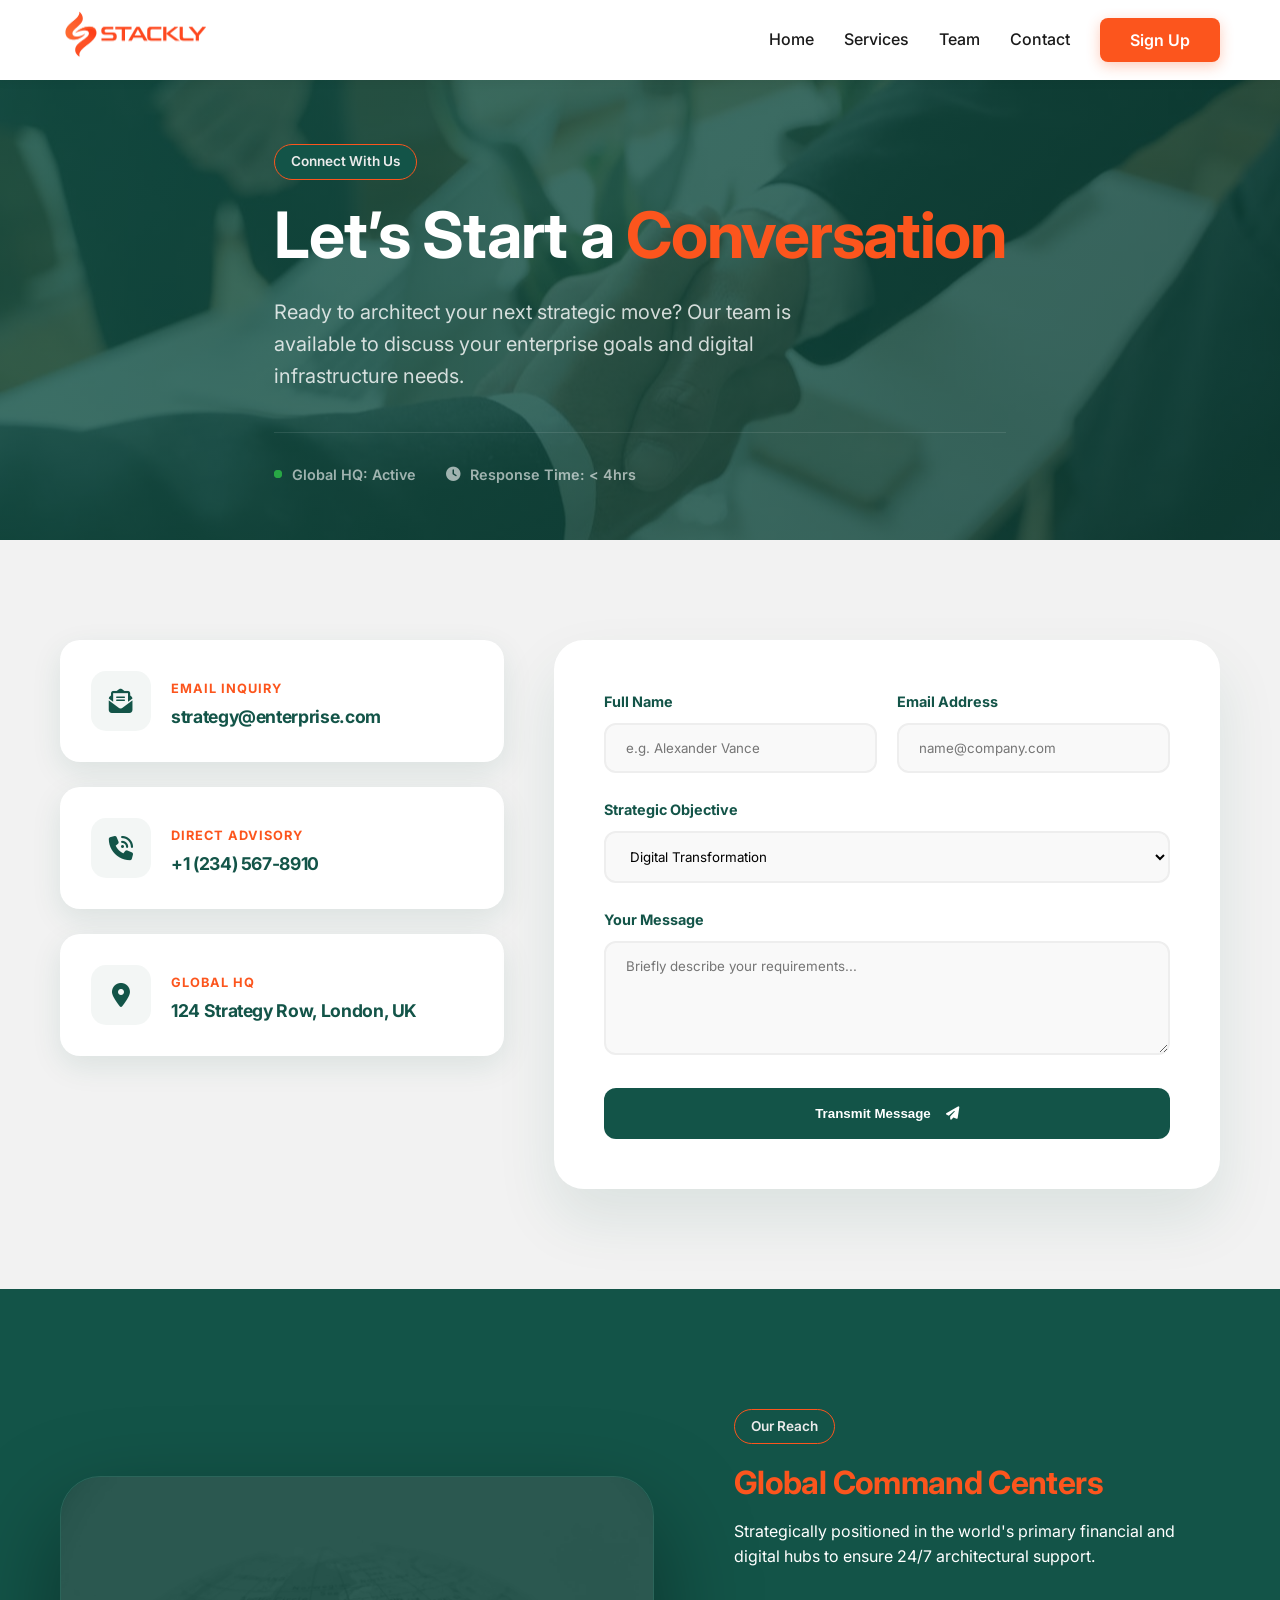
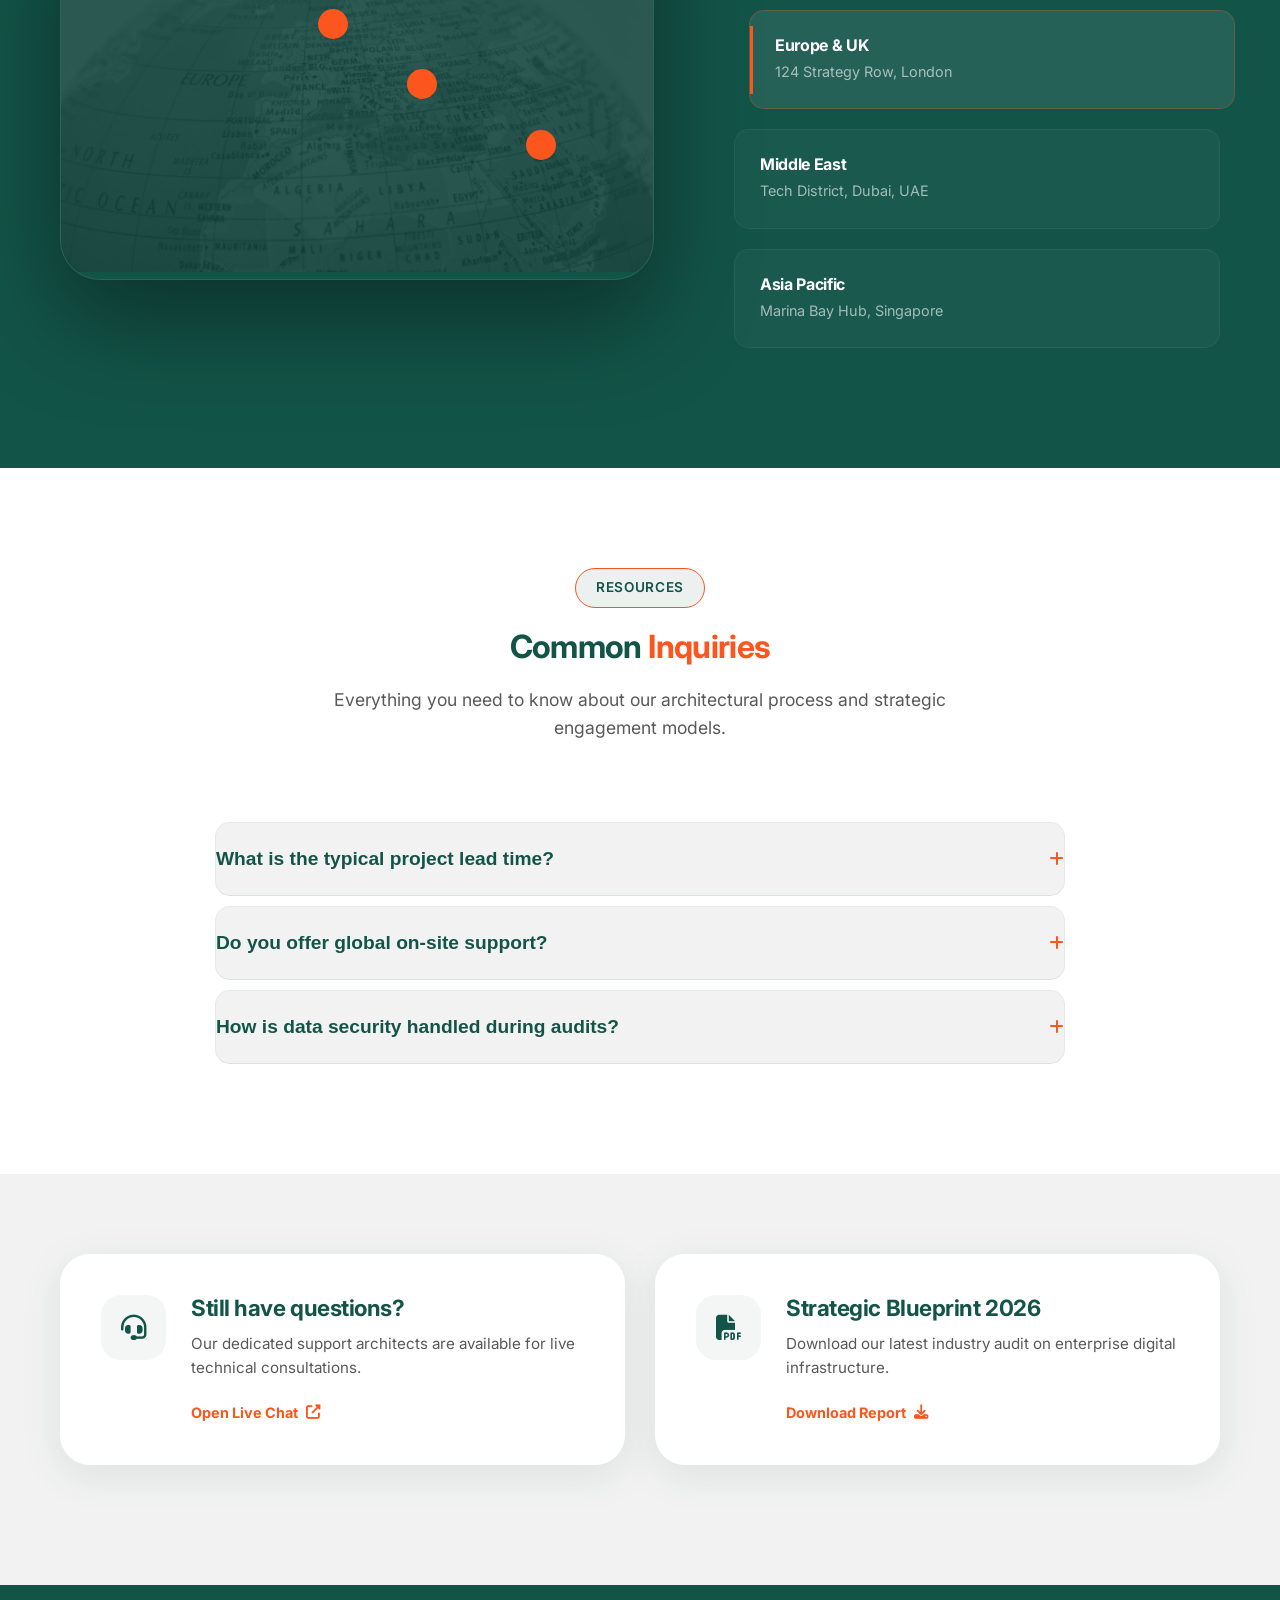
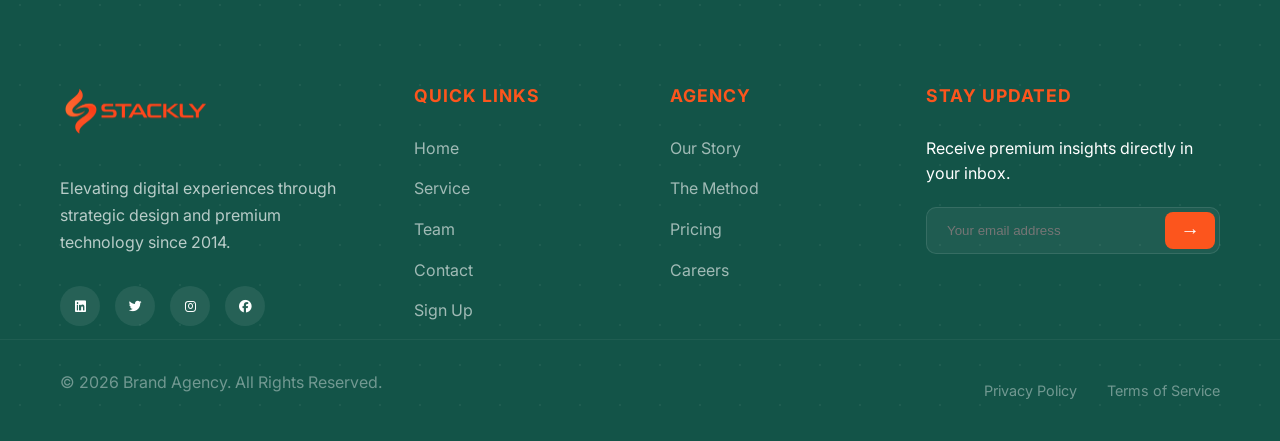
==== commit 5a5b9e4a: "Add files via upload" ====
--- a/contact.html
+++ b/contact.html
@@ -1,5 +1,6 @@
 <!DOCTYPE html>
 <html lang="en">
+
 <head>
     <meta charset="UTF-8">
     <meta name="viewport" content="width=device-width, initial-scale=1.0">
@@ -15,6 +16,7 @@
 
     <link href="https://unpkg.com/aos@2.3.4/dist/aos.css" rel="stylesheet">
 </head>
+
 <body>
 
     <header class="header">
@@ -50,244 +52,252 @@
         </div>
     </header>
 
-<main>
-
-
-<section class="contact-hero">
-    <div class="ch-image-layer"></div>
-    
-    <div class="ch-overlay-layer"></div>
-
-    <div class="container ch-container">
-        <div class="ch-content">
-            <span class="badge badge-invert">Connect With Us</span>
-            <h1>Let’s Start a <span>Conversation</span></h1>
-            <p>Ready to architect your next strategic move? Our team is available to discuss your enterprise goals and digital infrastructure needs.</p>
-            
-            <div class="ch-status-row">
-                <div class="status-item">
-                    <div class="status-pulse"></div>
-                    <span>Global HQ: Active</span>
-                </div>
-                <div class="status-item">
-                    <i class="fas fa-clock"></i>
-                    <span>Response Time: < 4hrs</span>
-                </div>
-            </div>
-        </div>
-    </div>
-</section>
-
-
-
-
-
-
-
-<section class="contact-interface">
-    <div class="container">
-        <div class="interface-grid">
-            
-            <div class="connectivity-info">
-                <div class="info-card" data-aos="fade-up">
-                    <div class="info-icon"><i class="fas fa-envelope-open-text"></i></div>
-                    <div class="info-text">
-                        <span>Email Inquiry</span>
-                        <h4>strategy@enterprise.com</h4>
-                    </div>
-                </div>
-
-                <div class="info-card" data-aos="fade-up" data-aos-delay="100">
-                    <div class="info-icon"><i class="fas fa-phone-volume"></i></div>
-                    <div class="info-text">
-                        <span>Direct Advisory</span>
-                        <h4>+1 (234) 567-8910</h4>
-                    </div>
-                </div>
-
-                <div class="info-card" data-aos="fade-up" data-aos-delay="200">
-                    <div class="info-icon"><i class="fas fa-map-marker-alt"></i></div>
-                    <div class="info-text">
-                        <span>Global HQ</span>
-                        <h4>124 Strategy Row, London, UK</h4>
-                    </div>
-                </div>
-            </div>
-
-            <div class="form-wrapper" data-aos="fade-left">
-                <form class="premium-form">
-                    <div class="form-row">
-                        <div class="form-group">
-                            <label>Full Name</label>
-                            <input type="text" placeholder="e.g. Alexander Vance" required>
-                        </div>
-                        <div class="form-group">
-                            <label>Email Address</label>
-                            <input type="email" placeholder="name@company.com" required>
-                        </div>
-                    </div>
-                    
-                    <div class="form-group">
-                        <label>Strategic Objective</label>
-                        <select>
-                            <option>Digital Transformation</option>
-                            <option>Infrastructure Scaling</option>
-                            <option>Risk Mitigation</option>
-                            <option>General Inquiry</option>
-                        </select>
-                    </div>
-
-                    <div class="form-group">
-                        <label>Your Message</label>
-                        <textarea rows="5" placeholder="Briefly describe your requirements..."></textarea>
-                    </div>
-
-                    <button type="submit" class="form-submit-btn">
-                        <span>Transmit Message</span>
-                        <i class="fas fa-paper-plane"></i>
-                    </button>
-                </form>
-            </div>
-
-        </div>
-    </div>
-</section>
-
-
-
-
-
-
-
-<section class="global-locations">
-    <div class="neural-bg"></div>
-
-    <div class="container">
-        <div class="locations-wrapper">
-            
-            <div class="map-visual" data-aos="zoom-in">
-                <div class="map-container">
-                    <img src="https://images.unsplash.com/photo-1526770141917-06df774c8330?auto=format&fit=crop&q=80" alt="World Map">
-                    
-                    <div class="map-marker london" data-label="London"></div>
-                    <div class="map-marker dubai" data-label="Dubai"></div>
-                    <div class="map-marker singapore" data-label="Singapore"></div>
-                </div>
-            </div>
-
-            <div class="locations-info" data-aos="fade-left">
-                <span class="badge badge-invert">Our Reach</span>
-                <h2>Global <span>Command Centers</span></h2>
-                <p>Strategically positioned in the world's primary financial and digital hubs to ensure 24/7 architectural support.</p>
-                
-                <div class="location-cards">
-                    <div class="loc-card active">
-                        <div class="loc-line"></div>
-                        <h4>Europe & UK</h4>
-                        <p>124 Strategy Row, London</p>
-                    </div>
-                    <div class="loc-card">
-                        <div class="loc-line"></div>
-                        <h4>Middle East</h4>
-                        <p>Tech District, Dubai, UAE</p>
-                    </div>
-                    <div class="loc-card">
-                        <div class="loc-line"></div>
-                        <h4>Asia Pacific</h4>
-                        <p>Marina Bay Hub, Singapore</p>
-                    </div>
-                </div>
-            </div>
-
-        </div>
-    </div>
-</section>
-
-
-
-
-
-
-
-<section class="contact-faq">
-    <div class="container">
-        <div class="section-header">
-            <span class="badge">Resources</span>
-            <h2>Common <span>Inquiries</span></h2>
-            <p>Everything you need to know about our architectural process and strategic engagement models.</p>
-        </div>
-
-        <div class="faq-accordion-group">
-            <div class="faq-item">
-                <button class="faq-question">
-                    <span>What is the typical project lead time?</span>
-                    <i class="fas fa-plus"></i>
-                </button>
-                <div class="faq-answer">
-                    <p>Standard architectural audits typically require 2-4 weeks, while full enterprise transformations scale depending on the infrastructure complexity, usually ranging from 3-6 months.</p>
-                </div>
-            </div>
-
-            <div class="faq-item">
-                <button class="faq-question">
-                    <span>Do you offer global on-site support?</span>
-                    <i class="fas fa-plus"></i>
-                </button>
-                <div class="faq-answer">
-                    <p>Yes. While we are a digital-first agency, our lead architects travel globally for high-stakes infrastructure deployments and strategic leadership workshops.</p>
-                </div>
-            </div>
-
-            <div class="faq-item">
-                <button class="faq-question">
-                    <span>How is data security handled during audits?</span>
-                    <i class="fas fa-plus"></i>
-                </button>
-                <div class="faq-answer">
-                    <p>We utilize end-to-end encrypted communication protocols and non-disclosure architectures that ensure your enterprise data remains localized and secure throughout our partnership.</p>
-                </div>
-            </div>
-        </div>
-    </div>
-</section>
-
-
-
-
-
-
-
-
-<section class="final-bridge">
-    <div class="container">
-        <div class="bridge-grid">
-            
-            <div class="bridge-card" data-aos="fade-right">
-                <div class="bridge-icon"><i class="fas fa-headset"></i></div>
-                <div class="bridge-info">
-                    <h3>Still have questions?</h3>
-                    <p>Our dedicated support architects are available for live technical consultations.</p>
-                    <a href="#" class="bridge-link">Open Live Chat <i class="fas fa-external-link-alt"></i></a>
-                </div>
-            </div>
-
-            <div class="bridge-card" data-aos="fade-left">
-                <div class="bridge-icon"><i class="fas fa-file-pdf"></i></div>
-                <div class="bridge-info">
-                    <h3>Strategic Blueprint 2026</h3>
-                    <p>Download our latest industry audit on enterprise digital infrastructure.</p>
-                    <a href="#" class="bridge-link">Download Report <i class="fas fa-download"></i></a>
-                </div>
-            </div>
-
-        </div>
-    </div>
-</section>
-
-
-</main>
-
-   <footer class="footer">
+    <main>
+
+
+        <section class="contact-hero">
+            <div class="ch-image-layer"></div>
+
+            <div class="ch-overlay-layer"></div>
+
+            <div class="container ch-container">
+                <div class="ch-content">
+                    <span class="badge badge-invert">Connect With Us</span>
+                    <h1>Let’s Start a <span>Conversation</span></h1>
+                    <p>Ready to architect your next strategic move? Our team is available to discuss your enterprise
+                        goals and digital infrastructure needs.</p>
+
+                    <div class="ch-status-row">
+                        <div class="status-item">
+                            <div class="status-pulse"></div>
+                            <span>Global HQ: Active</span>
+                        </div>
+                        <div class="status-item">
+                            <i class="fas fa-clock"></i>
+                            <span>Response Time: < 4hrs</span>
+                        </div>
+                    </div>
+                </div>
+            </div>
+        </section>
+
+
+
+
+
+
+
+        <section class="contact-interface">
+            <div class="container">
+                <div class="interface-grid">
+
+                    <div class="connectivity-info">
+                        <div class="info-card" data-aos="fade-up">
+                            <div class="info-icon"><i class="fas fa-envelope-open-text"></i></div>
+                            <div class="info-text">
+                                <span>Email Inquiry</span>
+                                <h4>strategy@enterprise.com</h4>
+                            </div>
+                        </div>
+
+                        <div class="info-card" data-aos="fade-up" data-aos-delay="100">
+                            <div class="info-icon"><i class="fas fa-phone-volume"></i></div>
+                            <div class="info-text">
+                                <span>Direct Advisory</span>
+                                <h4>+1 (234) 567-8910</h4>
+                            </div>
+                        </div>
+
+                        <div class="info-card" data-aos="fade-up" data-aos-delay="200">
+                            <div class="info-icon"><i class="fas fa-map-marker-alt"></i></div>
+                            <div class="info-text">
+                                <span>Global HQ</span>
+                                <h4>124 Strategy Row, London, UK</h4>
+                            </div>
+                        </div>
+                    </div>
+
+                    <div class="form-wrapper" data-aos="fade-left">
+                        <form class="premium-form" action="./404.html" method="GET">
+                            <div class="form-row">
+                                <div class="form-group">
+                                    <label>Full Name</label>
+                                    <input type="text" placeholder="e.g. Alexander Vance" pattern="[A-Za-z]+" required>
+                                </div>
+                                <div class="form-group">
+                                    <label>Email Address</label>
+                                    <input type="email" placeholder="name@company.com" required>
+                                </div>
+                            </div>
+
+                            <div class="form-group">
+                                <label>Strategic Objective</label>
+                                <select>
+                                    <option>Digital Transformation</option>
+                                    <option>Infrastructure Scaling</option>
+                                    <option>Risk Mitigation</option>
+                                    <option>General Inquiry</option>
+                                </select>
+                            </div>
+
+                            <div class="form-group">
+                                <label>Your Message</label>
+                                <textarea rows="5" placeholder="Briefly describe your requirements..."></textarea>
+                            </div>
+
+                            <button type="submit" class="form-submit-btn">
+                                <span>Transmit Message</span>
+                                <i class="fas fa-paper-plane"></i>
+                            </button>
+                        </form>
+                    </div>
+
+                </div>
+            </div>
+        </section>
+
+
+
+
+
+
+
+        <section class="global-locations">
+            <div class="neural-bg"></div>
+
+            <div class="container">
+                <div class="locations-wrapper">
+
+                    <div class="map-visual" data-aos="zoom-in">
+                        <div class="map-container">
+                            <img src="./assets/world.webp"
+                                alt="World Map">
+
+                            <div class="map-marker london" data-label="London"></div>
+                            <div class="map-marker dubai" data-label="Dubai"></div>
+                            <div class="map-marker singapore" data-label="Singapore"></div>
+                        </div>
+                    </div>
+
+                    <div class="locations-info" data-aos="fade-left">
+                        <span class="badge badge-invert">Our Reach</span>
+                        <h2>Global <span>Command Centers</span></h2>
+                        <p>Strategically positioned in the world's primary financial and digital hubs to ensure 24/7
+                            architectural support.</p>
+
+                        <div class="location-cards">
+                            <div class="loc-card active">
+                                <div class="loc-line"></div>
+                                <h4>Europe & UK</h4>
+                                <p>124 Strategy Row, London</p>
+                            </div>
+                            <div class="loc-card">
+                                <div class="loc-line"></div>
+                                <h4>Middle East</h4>
+                                <p>Tech District, Dubai, UAE</p>
+                            </div>
+                            <div class="loc-card">
+                                <div class="loc-line"></div>
+                                <h4>Asia Pacific</h4>
+                                <p>Marina Bay Hub, Singapore</p>
+                            </div>
+                        </div>
+                    </div>
+
+                </div>
+            </div>
+        </section>
+
+
+
+
+
+
+
+        <section class="contact-faq">
+            <div class="container">
+                <div class="section-header">
+                    <span class="badge">Resources</span>
+                    <h2>Common <span>Inquiries</span></h2>
+                    <p>Everything you need to know about our architectural process and strategic engagement models.</p>
+                </div>
+
+                <div class="faq-accordion-group">
+                    <div class="faq-item">
+                        <button class="faq-question">
+                            <span>What is the typical project lead time?</span>
+                            <i class="fas fa-plus"></i>
+                        </button>
+                        <div class="faq-answer">
+                            <p>Standard architectural audits typically require 2-4 weeks, while full enterprise
+                                transformations scale depending on the infrastructure complexity, usually ranging from
+                                3-6 months.</p>
+                        </div>
+                    </div>
+
+                    <div class="faq-item">
+                        <button class="faq-question">
+                            <span>Do you offer global on-site support?</span>
+                            <i class="fas fa-plus"></i>
+                        </button>
+                        <div class="faq-answer">
+                            <p>Yes. While we are a digital-first agency, our lead architects travel globally for
+                                high-stakes infrastructure deployments and strategic leadership workshops.</p>
+                        </div>
+                    </div>
+
+                    <div class="faq-item">
+                        <button class="faq-question">
+                            <span>How is data security handled during audits?</span>
+                            <i class="fas fa-plus"></i>
+                        </button>
+                        <div class="faq-answer">
+                            <p>We utilize end-to-end encrypted communication protocols and non-disclosure architectures
+                                that ensure your enterprise data remains localized and secure throughout our
+                                partnership.</p>
+                        </div>
+                    </div>
+                </div>
+            </div>
+        </section>
+
+
+
+
+
+
+
+
+        <section class="final-bridge">
+            <div class="container">
+                <div class="bridge-grid">
+
+                    <div class="bridge-card" data-aos="fade-right">
+                        <div class="bridge-icon"><i class="fas fa-headset"></i></div>
+                        <div class="bridge-info">
+                            <h3>Still have questions?</h3>
+                            <p>Our dedicated support architects are available for live technical consultations.</p>
+                            <a href="./404.html" class="bridge-link">Open Live Chat <i class="fas fa-external-link-alt"></i></a>
+                        </div>
+                    </div>
+
+                    <div class="bridge-card" data-aos="fade-left">
+                        <div class="bridge-icon"><i class="fas fa-file-pdf"></i></div>
+                        <div class="bridge-info">
+                            <h3>Strategic Blueprint 2026</h3>
+                            <p>Download our latest industry audit on enterprise digital infrastructure.</p>
+                            <a href="./404.html" class="bridge-link">Download Report <i class="fas fa-download"></i></a>
+                        </div>
+                    </div>
+
+                </div>
+            </div>
+        </section>
+
+
+    </main>
+
+    <footer class="footer">
         <div class="footer-grid-bg"></div>
 
         <div class="container footer-grid">
@@ -358,22 +368,20 @@
 
     <script>
 
-document.querySelectorAll('.faq-question').forEach(button => {
-    button.addEventListener('click', () => {
-        const item = button.parentElement;
-        const answer = button.nextElementSibling;
-
-        // Toggle Active Class
-        item.classList.toggle('active');
-
-        // Toggle Height
-        if (item.classList.contains('active')) {
-            answer.style.maxHeight = answer.scrollHeight + "px";
-        } else {
-            answer.style.maxHeight = 0;
-        }
-    });
-});
+        document.querySelectorAll('.faq-question').forEach(button => {
+            button.addEventListener('click', () => {
+                const item = button.parentElement;
+                const answer = button.nextElementSibling;
+
+                 item.classList.toggle('active');
+
+                 if (item.classList.contains('active')) {
+                    answer.style.maxHeight = answer.scrollHeight + "px";
+                } else {
+                    answer.style.maxHeight = 0;
+                }
+            });
+        });
 
     </script>
 
@@ -392,6 +400,7 @@
     </script>
 
 
-    
+
 </body>
+
 </html>
--- a/style.css
+++ b/style.css
@@ -410,7 +410,7 @@
 
  .company-name {
      font-family: 'Playfair Display', serif;
-      font-size: 1.4rem;
+     font-size: 1.4rem;
      font-weight: 700;
      color: var(--primary-color);
      padding: 0 60px;
@@ -425,7 +425,7 @@
      color: var(--accent-color);
  }
 
-  @keyframes scrollMarquee {
+ @keyframes scrollMarquee {
      0% {
          transform: translateX(0);
      }
@@ -435,7 +435,7 @@
      }
  }
 
-  @media (max-width: 768px) {
+ @media (max-width: 768px) {
      .partner-marquee {
          padding: 20px 0;
      }
@@ -449,16 +449,16 @@
      .partner-marquee::before,
      .partner-marquee::after {
          width: 60px;
-      }
- }
-
-
-
-
-
-
-
-  .about {
+     }
+ }
+
+
+
+
+
+
+
+ .about {
      padding: 120px 0;
      background-color: var(--white);
      overflow: hidden;
@@ -471,7 +471,7 @@
      align-items: center;
  }
 
-  .about-image-wrapper {
+ .about-image-wrapper {
      position: relative;
      padding: 20px;
  }
@@ -523,7 +523,7 @@
      line-height: 1;
  }
 
-  .about-content h2 {
+ .about-content h2 {
      font-size: 3rem;
      margin-bottom: 25px;
  }
@@ -554,7 +554,7 @@
      border-radius: 50%;
  }
 
-  .reveal-up {
+ .reveal-up {
      opacity: 0;
      transform: translateY(40px);
      filter: blur(10px);
@@ -567,7 +567,7 @@
      filter: blur(0);
  }
 
-  @media (max-width: 768px) {
+ @media (max-width: 768px) {
      .about {
          padding: 80px 0;
      }
@@ -605,24 +605,26 @@
 
 
 
-  .business-gallery {
+ .business-gallery {
      padding: 120px 0;
      background-color: var(--primary-color);
-      position: relative;
+     position: relative;
      overflow: hidden;
  }
 
- .business-gallery .container .section-header span{
-    color: var(--bg-surface);
- }
-.business-gallery .container .section-header h2{
-    color: var(--accent-color);
-}
-.business-gallery .container .section-header p{
-    color: var(--bg-surface);
-}
- 
-.white-text h2 {
+ .business-gallery .container .section-header span {
+     color: var(--bg-surface);
+ }
+
+ .business-gallery .container .section-header h2 {
+     color: var(--accent-color);
+ }
+
+ .business-gallery .container .section-header p {
+     color: var(--bg-surface);
+ }
+
+ .white-text h2 {
      color: var(--white);
  }
 
@@ -636,7 +638,7 @@
  .gallery-grid {
      display: grid;
      grid-template-columns: repeat(2, 1fr);
-      gap: 30px;
+     gap: 30px;
      margin-top: 60px;
  }
 
@@ -659,11 +661,11 @@
      height: 100%;
      object-fit: cover;
      filter: grayscale(100%) brightness(0.6);
-      transition: all 0.8s cubic-bezier(0.22, 1, 0.36, 1);
+     transition: all 0.8s cubic-bezier(0.22, 1, 0.36, 1);
      transform: scale(1.05);
  }
 
-  .gallery-overlay {
+ .gallery-overlay {
      position: absolute;
      top: 0;
      left: 0;
@@ -674,7 +676,7 @@
      align-items: flex-end;
      padding: 40px;
      opacity: 0;
-      transition: all 0.5s ease;
+     transition: all 0.5s ease;
  }
 
  .overlay-content {
@@ -705,10 +707,10 @@
      max-width: 350px;
  }
 
-  .gallery-item:hover .gallery-image img {
+ .gallery-item:hover .gallery-image img {
      filter: grayscale(0%) brightness(1);
-      transform: scale(1);
-  }
+     transform: scale(1);
+ }
 
  .gallery-item:hover .gallery-overlay {
      opacity: 1;
@@ -718,21 +720,21 @@
      transform: translateY(0);
  }
 
-  @media (max-width: 768px) {
+ @media (max-width: 768px) {
      .business-gallery {
          padding: 80px 0;
      }
 
      .gallery-grid {
          grid-template-columns: 1fr;
-          gap: 20px;
+         gap: 20px;
      }
 
      .gallery-item {
          aspect-ratio: 1 / 1;
-      }
-
-      .gallery-overlay {
+     }
+
+     .gallery-overlay {
          opacity: 1;
          background: linear-gradient(to top, rgba(13, 30, 28, 0.95) 15%, transparent 100%);
      }
@@ -753,7 +755,7 @@
 
 
 
-  .process {
+ .process {
      padding: 120px 0;
      background-color: var(--secondary-color);
      overflow: hidden;
@@ -766,10 +768,10 @@
      padding: 40px 0;
  }
 
-  .process-line {
+ .process-line {
      position: absolute;
      left: 30px;
-      top: 0;
+     top: 0;
      width: 4px;
      height: 100%;
      background: rgba(19, 84, 72, 0.1);
@@ -782,18 +784,18 @@
      left: 0;
      width: 100%;
      height: 0%;
-      background: linear-gradient(to bottom, var(--primary-color), var(--accent-color));
+     background: linear-gradient(to bottom, var(--primary-color), var(--accent-color));
      border-radius: 10px;
      transition: height 0.1s linear;
  }
 
-  .process-item {
+ .process-item {
      display: flex;
      gap: 50px;
      margin-bottom: 80px;
      position: relative;
      opacity: 0.3;
-      transform: translateX(-20px);
+     transform: translateX(-20px);
      transition: all 0.6s cubic-bezier(0.22, 1, 0.36, 1);
  }
 
@@ -830,7 +832,7 @@
      font-size: 1.8rem;
  }
 
-  @media (max-width: 768px) {
+ @media (max-width: 768px) {
      .process-item {
          gap: 20px;
      }
@@ -858,28 +860,28 @@
 
 
 
-  .why-us-featured {
+ .why-us-featured {
      position: relative;
      padding: 140px 0;
      overflow: hidden;
      background-color: var(--primary-color);
-      color: var(--white);
- }
-
-  .why-us-image-bg {
+     color: var(--white);
+ }
+
+ .why-us-image-bg {
      position: absolute;
      top: 0;
      left: 0;
      width: 100%;
      height: 100%;
      background-image: url('./assets/img\ 10.webp');
-      background-size: cover;
+     background-size: cover;
      background-position: center;
      background-attachment: fixed;
-      z-index: 1;
- }
-
-  .why-us-overlay {
+     z-index: 1;
+ }
+
+ .why-us-overlay {
      position: absolute;
      top: 0;
      left: 0;
@@ -894,9 +896,9 @@
  .relative-z {
      position: relative;
      z-index: 3;
-  }
-
-  .section-header.dark-bg {
+ }
+
+ .section-header.dark-bg {
      text-align: center;
      max-width: 800px;
      margin: 0 auto 60px;
@@ -922,7 +924,7 @@
      font-size: 1.2rem;
  }
 
-  .stats-featured-grid {
+ .stats-featured-grid {
      display: grid;
      grid-template-columns: repeat(3, 1fr);
      gap: 30px;
@@ -963,14 +965,14 @@
      font-size: 0.9rem;
  }
 
-  @media (max-width: 768px) {
+ @media (max-width: 768px) {
      .why-us-featured {
          padding: 80px 0;
      }
 
      .why-us-image-bg {
          background-attachment: scroll;
-      }
+     }
 
      .section-header.dark-bg h2 {
          font-size: 2.4rem;
@@ -994,12 +996,12 @@
 
 
 
-  .pricing {
+ .pricing {
      padding: 120px 0;
      background-color: var(--secondary-color);
  }
 
-  .pricing-switch {
+ .pricing-switch {
      display: flex;
      align-items: center;
      justify-content: center;
@@ -1033,12 +1035,12 @@
      background: var(--accent-color);
  }
 
-  .pricing-grid {
+ .pricing-grid {
      display: grid;
      grid-template-columns: repeat(3, 1fr);
      align-items: center;
      gap: 0;
-      margin-top: 60px;
+     margin-top: 60px;
  }
 
  .pricing-card {
@@ -1051,7 +1053,7 @@
      z-index: 1;
  }
 
-  .pricing-card.featured {
+ .pricing-card.featured {
      padding: 70px 40px;
      z-index: 2;
      transform: scale(1.08);
@@ -1107,7 +1109,7 @@
      border-radius: 50%;
  }
 
-  @media (max-width: 992px) {
+ @media (max-width: 992px) {
      .pricing-grid {
          grid-template-columns: 1fr;
          gap: 40px;
@@ -1115,7 +1117,7 @@
 
      .pricing-card.featured {
          transform: scale(1);
-      }
+     }
  }
 
  @media (max-width: 768px) {
@@ -1133,53 +1135,84 @@
 
 
 
- /* --- Industry Insights Section --- */
+
+
  .industry-insights {
-     padding: 120px 0;
-     background-color: var(--white);
+     padding: 100px 0;
+     background: #f8fafc;
+     overflow: hidden;
  }
 
  .insights-grid {
      display: grid;
-     grid-template-columns: 1.2fr 0.8fr;
+     grid-template-columns: 1.5fr 1fr;
      gap: 30px;
      margin-top: 50px;
  }
 
- /* Base Card Styling */
  .insight-card {
      position: relative;
-     border-radius: 30px;
+     border-radius: 24px;
      overflow: hidden;
-     background-color: var(--primary-color);
-     box-shadow: 0 15px 40px var(--shadow);
+     background: var(--primary-color);
+     transition: var(--transition);
+ }
+
+ .card-main {
+     height: 550px;
+     box-shadow: 0 20px 40px rgba(0, 0, 0, 0.15);
  }
 
  .insight-img {
-     width: 100%;
-     height: 100%;
+     position: absolute;
+     inset: 0;
      background-size: cover;
      background-position: center;
-     transition: transform 1s cubic-bezier(0.2, 1, 0.3, 1);
- }
-
- /* Main Card (Large) */
- .card-main {
-     height: 550px;
- }
-
- .card-main .insight-overlay {
-     position: absolute;
-     inset: 0;
-     background: linear-gradient(to top, var(--primary-color) 0%, transparent 100%);
-     padding: 50px;
+     transition: transform 0.8s cubic-bezier(0.2, 1, 0.3, 1);
+     z-index: 1;
+ }
+
+
+ .card-main:hover .insight-img {
+     transform: scale(1.1);
+ }
+
+ .insight-overlay {
+     position: relative;
+     z-index: 2;
+     height: 100%;
      display: flex;
      flex-direction: column;
      justify-content: flex-end;
-     color: var(--white);
- }
-
- /* Sidebar Styling */
+     padding: 50px;
+     color: var(--bg-surface);
+     background: linear-gradient(to top, rgba(13, 46, 40, 0.95) 10%, rgba(13, 46, 40, 0.2) 60%, transparent 100%);
+ }
+
+ .insight-overlay h3 {
+     font-size: 2.2rem;
+     margin: 15px 0;
+     line-height: 1.2;
+     color: var(--accent-color);
+     transform: translateY(20px);
+     transition: var(--transition);
+ }
+
+ .insight-overlay p {
+     color: rgba(255, 255, 255, 0.8);
+     margin-bottom: 25px;
+     max-width: 500px;
+     opacity: 0;
+     transform: translateY(20px);
+     transition: var(--transition);
+ }
+
+ .card-main:hover .insight-overlay h3,
+ .card-main:hover .insight-overlay p {
+     transform: translateY(0);
+     opacity: 1;
+ }
+
  .insight-sidebar {
      display: flex;
      flex-direction: column;
@@ -1188,90 +1221,133 @@
 
  .card-sub {
      height: 260px;
-     background: var(--primary-color);
+     box-shadow: 0 10px 30px rgba(0, 0, 0, 0.08);
+ }
+
+ .insight-overlay-sm {
+     position: relative;
+     z-index: 2;
+     height: 100%;
      padding: 40px;
      display: flex;
-     align-items: flex-end;
- }
-
- /* Category Badge */
+     flex-direction: column;
+     justify-content: flex-end;
+     background: linear-gradient(to top, rgba(13, 46, 40, 0.9) 0%, rgba(13, 46, 40, 0.3) 100%);
+     transition: var(--transition);
+ }
+
+ .insight-overlay-sm h4 {
+     font-size: 1.4rem;
+     color: var(--white);
+     margin: 10px 0 15px;
+     line-height: 1.3;
+ }
+
+ .insight-card:hover .insight-img {
+     transform: scale(1.1);
+ }
+
+ .insight-overlay h3,
+ .insight-overlay p {
+     transform: translateY(20px);
+     opacity: 0;
+     transition: var(--transition);
+ }
+
+ .card-sub:hover .insight-overlay-sm {
+     background: linear-gradient(to top, var(--primary) 0%, rgba(19, 84, 72, 0.8) 100%);
+ }
+
+ .card-main:hover .insight-overlay h3 {
+     opacity: 1;
+     transform: translateY(0);
+ }
+
+ .card-main:hover .insight-overlay p {
+     opacity: 0.8;
+     transform: translateY(0);
+     transition-delay: 0.1s;
+ }
+
+
+ .card-sub h4 {
+     font-size: 1.4rem;
+     margin: 10px 0 20px;
+     transition: var(--transition);
+ }
+
  .category {
      font-size: 0.75rem;
-     font-weight: 700;
      text-transform: uppercase;
-     color: var(--accent-color);
      letter-spacing: 2px;
-     margin-bottom: 15px;
-     display: block;
- }
-
- /* Animations & Interactions */
- .insight-card:hover .insight-img {
-     transform: scale(1.1);
+     font-weight: 800;
+     color: var(--accent);
+ }
+
+ .card-sub:hover .category {
+     color: var(--white);
+     opacity: 0.7;
  }
 
  .read-more {
-     color: var(--white);
+     display: inline-flex;
+     align-items: center;
+     gap: 10px;
+     color: var(--accent);
      text-decoration: none;
      font-weight: 700;
-     margin-top: 20px;
-     display: flex;
-     align-items: center;
-     gap: 10px;
+     margin-top: 10px;
+ }
+
+ .link-minimal {
+     color: var(--accent);
+     text-decoration: none;
+     font-weight: 700;
+     font-size: 0.9rem;
      transition: var(--transition);
  }
 
- .read-more:hover {
-     gap: 15px;
-     color: var(--accent-color);
- }
-
- /* --- Responsive 768px --- */
- @media (max-width: 992px) {
+ .card-sub:hover .link-minimal {
+     color: var(--white);
+     padding-left: 5px;
+ }
+
+ @media screen and (max-width: 992px) {
      .insights-grid {
          grid-template-columns: 1fr;
      }
- }
-
- @media (max-width: 768px) {
-     .industry-insights {
-         padding: 80px 0;
-     }
 
      .card-main {
-         height: 450px;
-     }
-
-     .card-main .insight-overlay {
-         padding: 30px 20px;
-     }
-
-     .card-main h3 {
-         font-size: 1.8rem;
-     }
-
-     .insight-sidebar {
-         gap: 20px;
+         height: 400px;
+     }
+
+     .insight-overlay {
+         padding: 30px;
+     }
+
+     .insight-overlay h3 {
+         font-size: 1.6rem;
      }
 
      .card-sub {
-         height: 220px;
+         height: 280px;
+     }
+
+     .insight-overlay {
          padding: 30px;
      }
-
-     /* For mobile, add a subtle glow to show it's clickable */
-     .insight-card {
-         border: 1px solid rgba(19, 84, 72, 0.1);
-     }
- }
-
-
-
-
-
-
- /* --- V4 Direct Selection Testimonials --- */
- .testimonials-high-fidelity.v4 {
+ }
+
+
+
+
+
+
+
+
+
+
+  .testimonials-high-fidelity.v4 {
      position: relative;
      padding: 140px 0;
      overflow: hidden;
@@ -1279,30 +1355,36 @@
      background-color: #f5f5f7;
  }
 
- /* Layer 1: Background Image with Parallax (Stays Same) */
- .test-image-bg {
+ .testimonials-high-fidelity.v4 .container .section-header span{
+    color: var(--accent-color);
+ }
+
+ .testimonials-high-fidelity.v4 .container .section-header h2{
+    color: var(--bg-surface);
+ }
+
+  .test-image-bg {
      position: absolute;
      top: 0;
      left: 0;
      width: 100%;
      height: 100%;
-     background-image: url('https://images.unsplash.com/photo-1497366216548-37526070297c?auto=format&fit=crop&q=80');
+     background-image: url('./assets/img\ 1.webp');
      background-size: cover;
      background-position: center;
      background-attachment: fixed;
      z-index: 1;
  }
 
- /* Layer 2: Deep Teal Overlay (Stays Same) */
- .test-brand-overlay {
+  .test-brand-overlay {
      position: absolute;
      top: 0;
      left: 0;
      width: 100%;
      height: 100%;
      background: linear-gradient(135deg,
-             rgba(19, 84, 72, 0.95),
-             rgba(13, 102, 107, 0.9));
+             rgba(19, 84, 72, 0.55),
+             rgba(13, 102, 107, 0.5));
      z-index: 2;
  }
 
@@ -1311,8 +1393,7 @@
      z-index: 3;
  }
 
- /* The single frosted glass container for all content */
- .test-v4-card-glass {
+  .test-v4-card-glass {
      max-width: 900px;
      margin: 80px auto 0;
      background: rgba(255, 255, 255, 0.05);
@@ -1323,13 +1404,11 @@
      box-shadow: 0 40px 80px rgba(0, 0, 0, 0.15);
  }
 
- /* --- 1. Avatar Selector Styling --- */
- .avatar-stack-v4 {
+  .avatar-stack-v4 {
      display: flex;
      align-items: center;
      justify-content: center;
-     /* Centered for V4 design */
-     margin-bottom: 50px;
+      margin-bottom: 50px;
      border-bottom: 1px solid rgba(255, 255, 255, 0.08);
      padding-bottom: 20px;
  }
@@ -1338,8 +1417,7 @@
      cursor: pointer;
      position: relative;
      margin-left: -20px;
-     /* Overlap */
-     transition: var(--transition);
+      transition: var(--transition);
  }
 
  .avatar-item-v4:first-child {
@@ -1354,23 +1432,18 @@
      border: 3px solid rgba(255, 255, 255, 0.9);
      box-shadow: 0 5px 15px rgba(0, 0, 0, 0.1);
      filter: blur(1px) grayscale(50%);
-     /* Duller state */
-     transition: all 0.4s cubic-bezier(0.22, 1, 0.36, 1);
- }
-
- /* --- Active & Hover States --- */
- .avatar-item-v4.active img,
+      transition: all 0.4s cubic-bezier(0.22, 1, 0.36, 1);
+ }
+
+  .avatar-item-v4.active img,
  .avatar-item-v4:hover img {
      transform: translateY(-8px);
      filter: blur(0) grayscale(0);
-     /* SHARP state */
-     border-color: var(--accent-color);
-     /* The orange highlight */
-     z-index: 10;
- }
-
- /* Stack Z-Index logic (Reversing slightly for better focus) */
- .avatar-item-v4:nth-child(1) {
+      border-color: var(--accent-color);
+      z-index: 10;
+ }
+
+  .avatar-item-v4:nth-child(1) {
      z-index: 4;
  }
 
@@ -1403,12 +1476,10 @@
      z-index: 1;
  }
 
- /* --- 2. Text Engine (Absolute Stacking Logic) --- */
- .test-text-engine {
+  .test-text-engine {
      position: relative;
      min-height: 250px;
-     /* Crucial to prevent collapse */
-     width: 100%;
+      width: 100%;
  }
 
  .text-block {
@@ -1420,8 +1491,7 @@
      visibility: hidden;
      transform: translateY(20px);
      filter: blur(5px);
-     /* Transition for Fade & Blur In */
-     transition: all 0.6s cubic-bezier(0.22, 1, 0.36, 1);
+      transition: all 0.6s cubic-bezier(0.22, 1, 0.36, 1);
      text-align: center;
  }
 
@@ -1432,8 +1502,7 @@
      filter: blur(0);
  }
 
- /* Typography V4 */
- .stars {
+  .stars {
      color: var(--accent-color);
      font-size: 1rem;
      margin-bottom: 25px;
@@ -1450,19 +1519,18 @@
  }
 
  .user-meta-v4 h4 {
-     color: var(--white);
+     color: var(--accent-color);
      font-size: 1.1rem;
      margin-bottom: 2px;
  }
 
  .user-meta-v4 p {
-     color: rgba(255, 255, 255, 0.6) !important;
+     color: var(--bg-surface) !important;
      font-size: 0.9rem;
      margin-bottom: 0;
  }
 
- /* --- Responsive 768px --- */
- @media (max-width: 768px) {
+  @media (max-width: 768px) {
      .testimonials-high-fidelity.v4 {
          padding: 80px 0;
      }
@@ -1475,8 +1543,6 @@
      .test-text-engine {
          min-height: 350px;
      }
-
-     /* More space for stacked text on phones */
 
      .avatar-stack-v4 {
          margin-bottom: 30px;
@@ -1503,8 +1569,7 @@
 
 
 
- /* --- FAQ Section --- */
- .faq {
+  .faq {
      padding: 120px 0;
      background-color: var(--white);
  }
@@ -1539,8 +1604,7 @@
      transition: var(--transition);
  }
 
- /* --- The Animated Icon --- */
- .faq-icon {
+  .faq-icon {
      position: relative;
      width: 20px;
      height: 20px;
@@ -1567,8 +1631,7 @@
      transform: translateX(-50%);
  }
 
- /* --- Answer Reveal Logic --- */
- .faq-answer {
+  .faq-answer {
      max-height: 0;
      overflow: hidden;
      padding: 0 30px;
@@ -1582,8 +1645,7 @@
      line-height: 1.7;
  }
 
- /* --- Active States (Triggered by JS) --- */
- .faq-item.active {
+  .faq-item.active {
      background: var(--white);
      box-shadow: 0 20px 40px rgba(19, 84, 72, 0.08);
      border-color: var(--primary-color);
@@ -1591,23 +1653,20 @@
 
  .faq-item.active .faq-answer {
      max-height: 300px;
-     /* Adjust based on content */
-     opacity: 1;
+      opacity: 1;
      padding-top: 10px;
  }
 
  .faq-item.active .faq-icon .line:nth-child(2) {
      transform: translateX(-50%) rotate(90deg);
      opacity: 0;
-     /* Vertical line disappears to make a minus sign */
- }
+  }
 
  .faq-item.active .faq-question h3 {
      color: var(--accent-color);
  }
 
- /* --- 768px Media Query --- */
- @media (max-width: 768px) {
+  @media (max-width: 768px) {
      .faq {
          padding: 80px 0;
      }
@@ -1630,8 +1689,7 @@
 
 
 
- /* --- Final CTA Section --- */
- .final-cta {
+  .final-cta {
      padding: 100px 0;
      background-color: var(--white);
      position: relative;
@@ -1649,8 +1707,7 @@
      box-shadow: 0 40px 80px rgba(19, 84, 72, 0.2);
  }
 
- /* Glassy Decorative Shapes */
- .cta-shape {
+  .cta-shape {
      position: absolute;
      border-radius: 50%;
      filter: blur(60px);
@@ -1718,8 +1775,7 @@
      color: var(--accent-color);
  }
 
- /* --- Responsive 768px --- */
- @media (max-width: 768px) {
+  @media (max-width: 768px) {
      .final-cta {
          padding: 60px 20px;
      }
@@ -1746,8 +1802,7 @@
 
 
 
- /* --- Footer Section --- */
- .footer {
+  .footer {
      position: relative;
      background-color: var(--primary-color);
      padding: 100px 0 0 0;
@@ -1775,8 +1830,7 @@
      z-index: 2;
  }
 
- /* --- Brand Styles --- */
- .footer-logo {
+  .footer-logo {
      font-size: 1.8rem;
      font-weight: 800;
      color: var(--white);
@@ -1820,8 +1874,7 @@
      transform: translateY(-5px);
  }
 
- /* --- Links & Form --- */
- .footer-col h4 {
+  .footer-col h4 {
      color: var(--accent-color);
      font-size: 1.1rem;
      margin-bottom: 30px;
@@ -1885,8 +1938,7 @@
      transform: scale(0.95);
  }
 
- /* --- Footer Bottom --- */
- .footer-bottom {
+  .footer-bottom {
      padding: 30px 0;
      border-top: 1px solid rgba(255, 255, 255, 0.05);
  }
@@ -1909,8 +1961,7 @@
      text-decoration: none;
  }
 
- /* --- Responsive 768px --- */
- @media (max-width: 992px) {
+  @media (max-width: 992px) {
      .footer-grid {
          grid-template-columns: 1fr 1fr;
          gap: 40px;
--- a/contact.css
+++ b/contact.css
@@ -1,4 +1,3 @@
-/* --- Contact Hero Section --- */
 .contact-hero {
     position: relative;
     height: 60vh;
@@ -10,30 +9,31 @@
     overflow: hidden;
 }
 
-/* Layer 1: Background Image */
 .ch-image-layer {
     position: absolute;
-    top: 0; left: 0; width: 100%; height: 100%;
-    background-image: url('https://images.unsplash.com/photo-1423666639041-f56000c27a9a?auto=format&fit=crop&q=80');
+    top: 0;
+    left: 0;
+    width: 100%;
+    height: 100%;
+    background-image: url('./assets/img\ 2.webp');
     background-size: cover;
     background-position: center;
     z-index: 1;
     opacity: 0.6;
 }
 
-/* Layer 2: Deep Teal/Green Overlay */
 .ch-overlay-layer {
     position: absolute;
-    top: 0; left: 0; width: 100%; height: 100%;
-    background: linear-gradient(
-        135deg, 
-        rgba(19, 84, 72, 0.95) 0%, 
-        rgba(13, 61, 52, 0.85) 100%
-    );
+    top: 0;
+    left: 0;
+    width: 100%;
+    height: 100%;
+    background: linear-gradient(135deg,
+            rgba(19, 84, 72, 0.7) 0%,
+            rgba(13, 61, 52, 0.7) 100%);
     z-index: 2;
 }
 
-/* Content Layout */
 .ch-container {
     position: relative;
     z-index: 10;
@@ -42,7 +42,6 @@
 .ch-content {
     max-width: 800px;
     color: var(--white);
-    /* Entrance Animation */
     animation: contactHeroFade 1s cubic-bezier(0.2, 1, 0.3, 1) forwards;
 }
 
@@ -54,7 +53,7 @@
 }
 
 .ch-content h1 span {
-    color: var(--accent-color); /* Your #FC551D Orange */
+    color: var(--accent-color);
 }
 
 .ch-content p {
@@ -64,12 +63,12 @@
     margin-bottom: 40px;
 }
 
-/* --- Status Row Logic --- */
 .ch-status-row {
     display: flex;
     gap: 30px;
     padding-top: 30px;
     border-top: 1px solid rgba(255, 255, 255, 0.1);
+    padding-bottom: 70px;
 }
 
 .status-item {
@@ -84,7 +83,7 @@
 .status-pulse {
     width: 8px;
     height: 8px;
-    background-color: #28a745; /* Success Green */
+    background-color: #28a745;
     border-radius: 50%;
     position: relative;
 }
@@ -92,23 +91,39 @@
 .status-pulse::after {
     content: '';
     position: absolute;
-    top: 0; left: 0; width: 100%; height: 100%;
+    top: 0;
+    left: 0;
+    width: 100%;
+    height: 100%;
     background-color: #28a745;
     border-radius: 50%;
     animation: pulseContact 2s infinite;
 }
 
 @keyframes pulseContact {
-    0% { transform: scale(1); opacity: 0.8; }
-    100% { transform: scale(3); opacity: 0; }
+    0% {
+        transform: scale(1);
+        opacity: 0.8;
+    }
+
+    100% {
+        transform: scale(3);
+        opacity: 0;
+    }
 }
 
 @keyframes contactHeroFade {
-    from { opacity: 0; transform: translateY(-30px); }
-    to { opacity: 1; transform: translateY(0); }
-}
-
-/* --- Responsive 768px --- */
+    from {
+        opacity: 0;
+        transform: translateY(-30px);
+    }
+
+    to {
+        opacity: 1;
+        transform: translateY(0);
+    }
+}
+
 @media (max-width: 768px) {
     .contact-hero {
         height: auto;
@@ -141,11 +156,10 @@
 
 
 
-/* --- Contact Interface Section --- */
 .contact-interface {
     padding: 100px 0;
     background-color: var(--secondary-color);
-    margin-top: -80px; /* Overlaps the hero slightly for a modern look */
+    margin-top: -80px;
     position: relative;
     z-index: 20;
 }
@@ -157,7 +171,6 @@
     align-items: flex-start;
 }
 
-/* --- Connectivity Info Styling --- */
 .connectivity-info {
     display: flex;
     flex-direction: column;
@@ -213,7 +226,6 @@
     font-size: 1.1rem;
 }
 
-/* --- Premium Form Styling --- */
 .form-wrapper {
     background: var(--white);
     padding: 50px;
@@ -239,8 +251,8 @@
     font-size: 0.9rem;
 }
 
-.form-group input, 
-.form-group select, 
+.form-group input,
+.form-group select,
 .form-group textarea {
     width: 100%;
     padding: 15px 20px;
@@ -251,7 +263,7 @@
     background: #f9f9f9;
 }
 
-.form-group input:focus, 
+.form-group input:focus,
 .form-group textarea:focus {
     border-color: var(--accent-color);
     background: var(--white);
@@ -259,7 +271,6 @@
     box-shadow: 0 10px 20px rgba(252, 85, 29, 0.05);
 }
 
-/* Submit Button */
 .form-submit-btn {
     width: 100%;
     padding: 18px;
@@ -282,31 +293,44 @@
     box-shadow: 0 15px 30px rgba(252, 85, 29, 0.2);
 }
 
-/* --- Responsive 768px --- */
 @media (max-width: 992px) {
-    .interface-grid { grid-template-columns: 1fr; }
-    .contact-interface { margin-top: -50px; }
+    .interface-grid {
+        grid-template-columns: 1fr;
+    }
+
+    .contact-interface {
+        margin-top: -50px;
+    }
 }
 
 @media (max-width: 768px) {
-    .contact-interface { padding: 60px 0; }
-    
-    .form-wrapper { padding: 30px 20px; }
-    
-    .form-row { grid-template-columns: 1fr; }
-    
-    .info-card { padding: 20px; }
-
-    .info-card:hover { transform: translateY(-5px); }
-}
-
-
-
-
-
-
-
-/* --- Global Locations Section --- */
+    .contact-interface {
+        padding: 60px 0;
+    }
+
+    .form-wrapper {
+        padding: 30px 20px;
+    }
+
+    .form-row {
+        grid-template-columns: 1fr;
+    }
+
+    .info-card {
+        padding: 20px;
+    }
+
+    .info-card:hover {
+        transform: translateY(-5px);
+    }
+}
+
+
+
+
+
+
+
 .global-locations {
     position: relative;
     padding: 120px 0;
@@ -322,12 +346,11 @@
     align-items: center;
 }
 
-/* --- Map Visual & Markers --- */
 .map-container {
     position: relative;
     border-radius: 40px;
     overflow: hidden;
-    box-shadow: 0 40px 100px rgba(0,0,0,0.4);
+    box-shadow: 0 40px 100px rgba(0, 0, 0, 0.4);
     border: 1px solid rgba(255, 255, 255, 0.1);
 }
 
@@ -339,35 +362,57 @@
 
 .map-marker {
     position: absolute;
-    width: 12px; height: 12px;
+    width: 12px;
+    height: 12px;
     background: var(--accent-color);
     border-radius: 50%;
     cursor: pointer;
 }
 
-/* Marker Locations (Adjust % as needed) */
-.london { top: 35%; left: 45%; }
-.dubai { top: 50%; left: 60%; }
-.singapore { top: 65%; left: 80%; }
-
-/* The Pulse Animation */
+.london {
+    top: 35%;
+    left: 45%;
+}
+
+.dubai {
+    top: 50%;
+    left: 60%;
+}
+
+.singapore {
+    top: 65%;
+    left: 80%;
+}
+
 .map-marker::after {
     content: '';
     position: absolute;
-    top: 50%; left: 50%;
-    width: 30px; height: 30px;
+    top: 50%;
+    left: 50%;
+    width: 30px;
+    height: 30px;
     background: var(--accent-color);
     border-radius: 50%;
     transform: translate(-50%, -50%);
     animation: markerPulse 2s infinite;
 }
 
+.locations-info h2{
+color: var(--accent-color);
+}
+
 @keyframes markerPulse {
-    0% { transform: translate(-50%, -50%) scale(1); opacity: 0.6; }
-    100% { transform: translate(-50%, -50%) scale(3.5); opacity: 0; }
-}
-
-/* --- Location Details Styling --- */
+    0% {
+        transform: translate(-50%, -50%) scale(1);
+        opacity: 0.6;
+    }
+
+    100% {
+        transform: translate(-50%, -50%) scale(3.5);
+        opacity: 0;
+    }
+}
+
 .location-cards {
     margin-top: 40px;
     display: flex;
@@ -387,49 +432,73 @@
 
 .loc-line {
     position: absolute;
-    left: 0; top: 50%;
-    width: 3px; height: 0;
+    left: 0;
+    top: 50%;
+    width: 3px;
+    height: 0;
     background: var(--accent-color);
     transform: translateY(-50%);
     transition: height 0.4s ease;
 }
 
-.loc-card:hover, .loc-card.active {
+.loc-card:hover,
+.loc-card.active {
     background: rgba(255, 255, 255, 0.08);
     transform: translateX(15px);
     border-color: rgba(252, 85, 29, 0.3);
 }
 
-.loc-card:hover .loc-line, .loc-card.active .loc-line {
+.loc-card:hover .loc-line,
+.loc-card.active .loc-line {
     height: 70%;
 }
 
-.loc-card h4 { color: var(--white); margin-bottom: 5px; }
-.loc-card p { color: rgba(255, 255, 255, 0.6); font-size: 0.9rem; margin: 0; }
-
-/* --- Responsive 768px --- */
+.loc-card h4 {
+    color: var(--white);
+    margin-bottom: 5px;
+}
+
+.loc-card p {
+    color: rgba(255, 255, 255, 0.6);
+    font-size: 0.9rem;
+    margin: 0;
+}
+
 @media (max-width: 992px) {
-    .locations-wrapper { grid-template-columns: 1fr; gap: 60px; }
+    .locations-wrapper {
+        grid-template-columns: 1fr;
+        gap: 60px;
+    }
 }
 
 @media (max-width: 768px) {
-    .global-locations { padding: 80px 0; }
-    
-    .map-container { margin: 0 10px; }
-
-    .loc-card { text-align: center; }
-    
-    .loc-card:hover { transform: translateY(-5px); }
-    
-    .loc-line { display: none; } /* Simplify for mobile */
-}
-
-
-
-
-
-
-/* --- Contact FAQ Section --- */
+    .global-locations {
+        padding: 80px 0;
+    }
+
+    .map-container {
+        margin: 0 10px;
+    }
+
+    .loc-card {
+        text-align: center;
+    }
+
+    .loc-card:hover {
+        transform: translateY(-5px);
+    }
+
+    .loc-line {
+        display: none;
+    }
+
+}
+
+
+
+
+
+
 .contact-faq {
     padding: 100px 0;
     background-color: var(--white);
@@ -471,16 +540,14 @@
     transition: transform 0.4s ease;
 }
 
-/* --- Hover & Active States --- */
 .faq-question:hover span {
     color: var(--accent-color);
 }
 
 .faq-item.active .faq-question i {
-    transform: rotate(45deg); /* Turns plus into a close X */
-}
-
-/* --- Answer Reveal (Hidden by Default) --- */
+    transform: rotate(45deg);
+}
+
 .faq-answer {
     max-height: 0;
     overflow: hidden;
@@ -494,7 +561,6 @@
     font-size: 1rem;
 }
 
-/* --- Responsive 768px --- */
 @media (max-width: 768px) {
     .contact-faq {
         padding: 80px 0;
@@ -518,10 +584,9 @@
 
 
 
-/* --- Final Bridge Section --- */
 .final-bridge {
     padding: 80px 0 120px;
-    background-color: var(--secondary-color); /* Light gray/white background */
+    background-color: var(--secondary-color);
 }
 
 .bridge-grid {
@@ -530,7 +595,6 @@
     gap: 30px;
 }
 
-/* --- The Bridge Cards --- */
 .bridge-card {
     background: var(--white);
     padding: 40px;
@@ -568,7 +632,6 @@
     transform: rotate(-5deg);
 }
 
-/* --- Card Typography --- */
 .bridge-info h3 {
     font-size: 1.4rem;
     color: var(--primary-color);
@@ -594,10 +657,9 @@
 }
 
 .bridge-link:hover {
-    gap: 12px; /* Small "pull" animation */
-}
-
-/* --- Responsive 768px --- */
+    gap: 12px;
+}
+
 @media (max-width: 992px) {
     .bridge-grid {
         gap: 20px;
@@ -610,7 +672,7 @@
     }
 
     .bridge-grid {
-        grid-template-columns: 1fr; /* Stack vertically for mobile */
+        grid-template-columns: 1fr;
     }
 
     .bridge-card {
